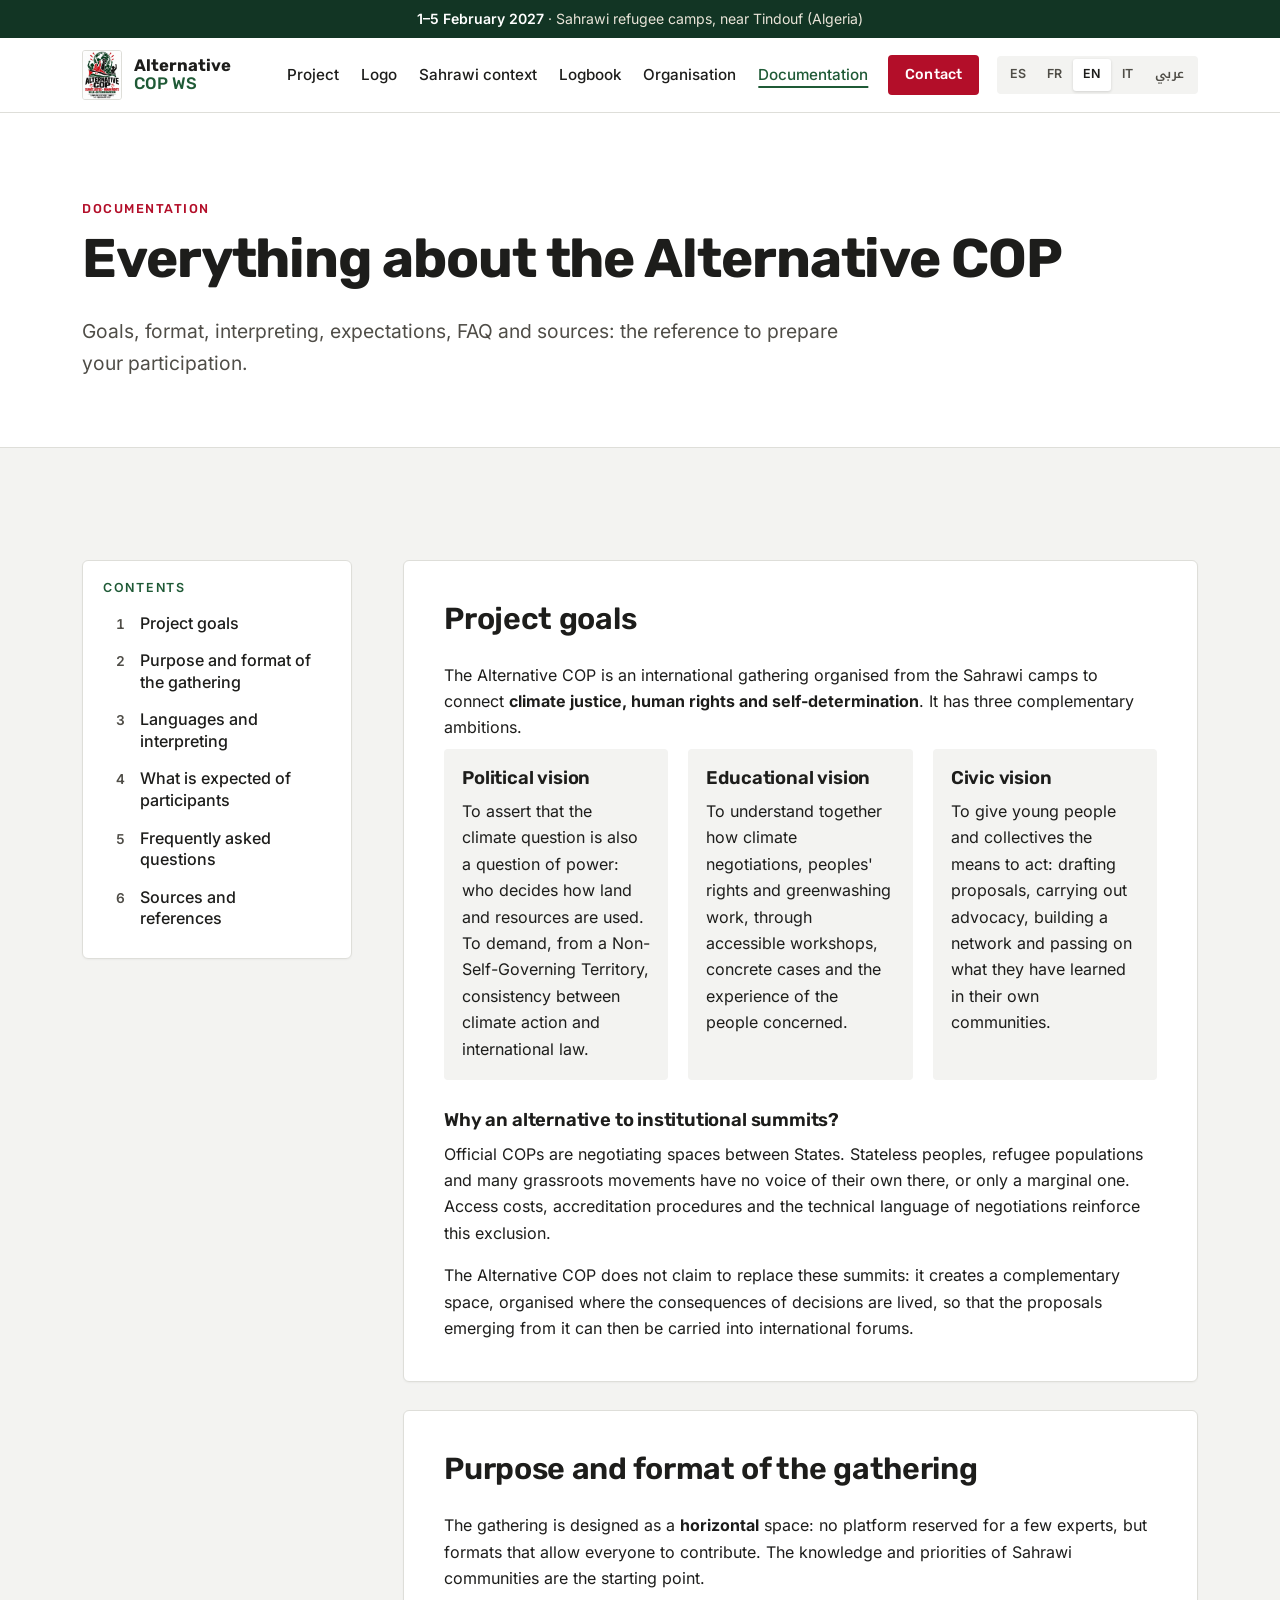
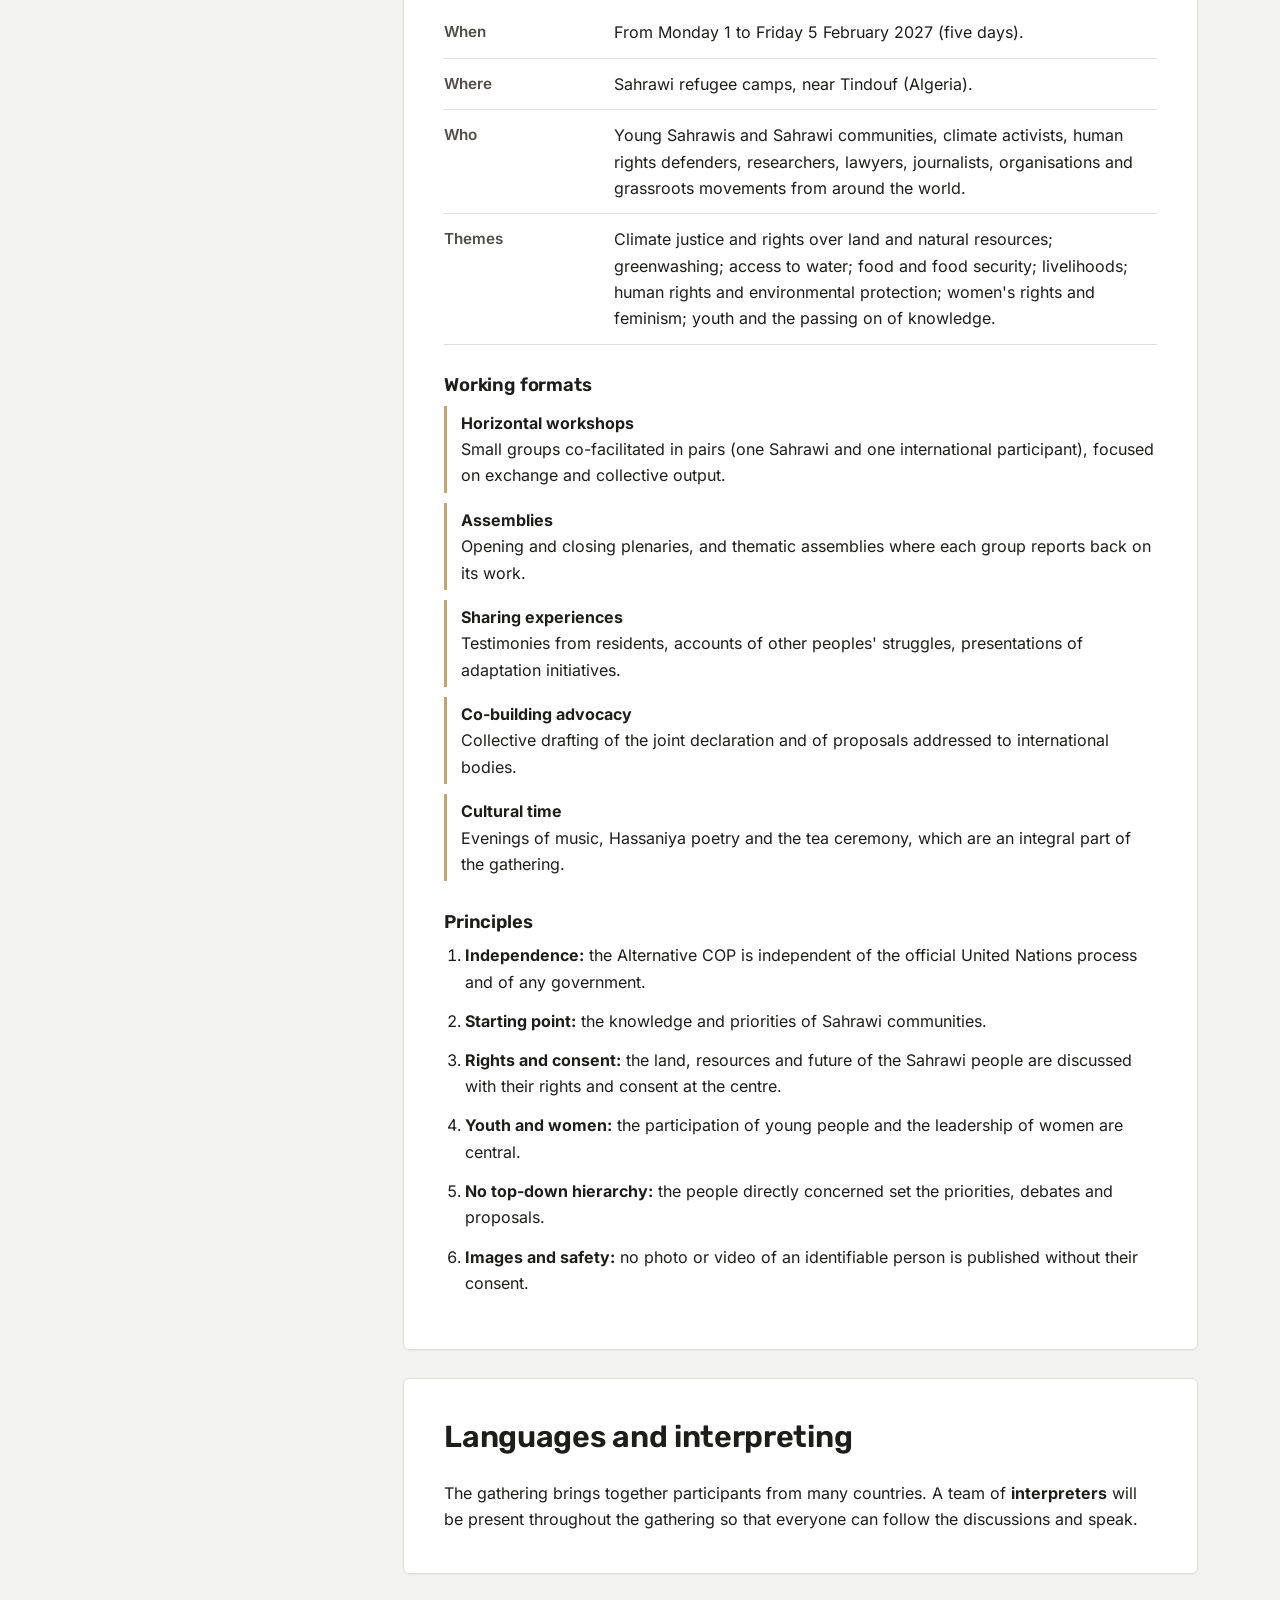
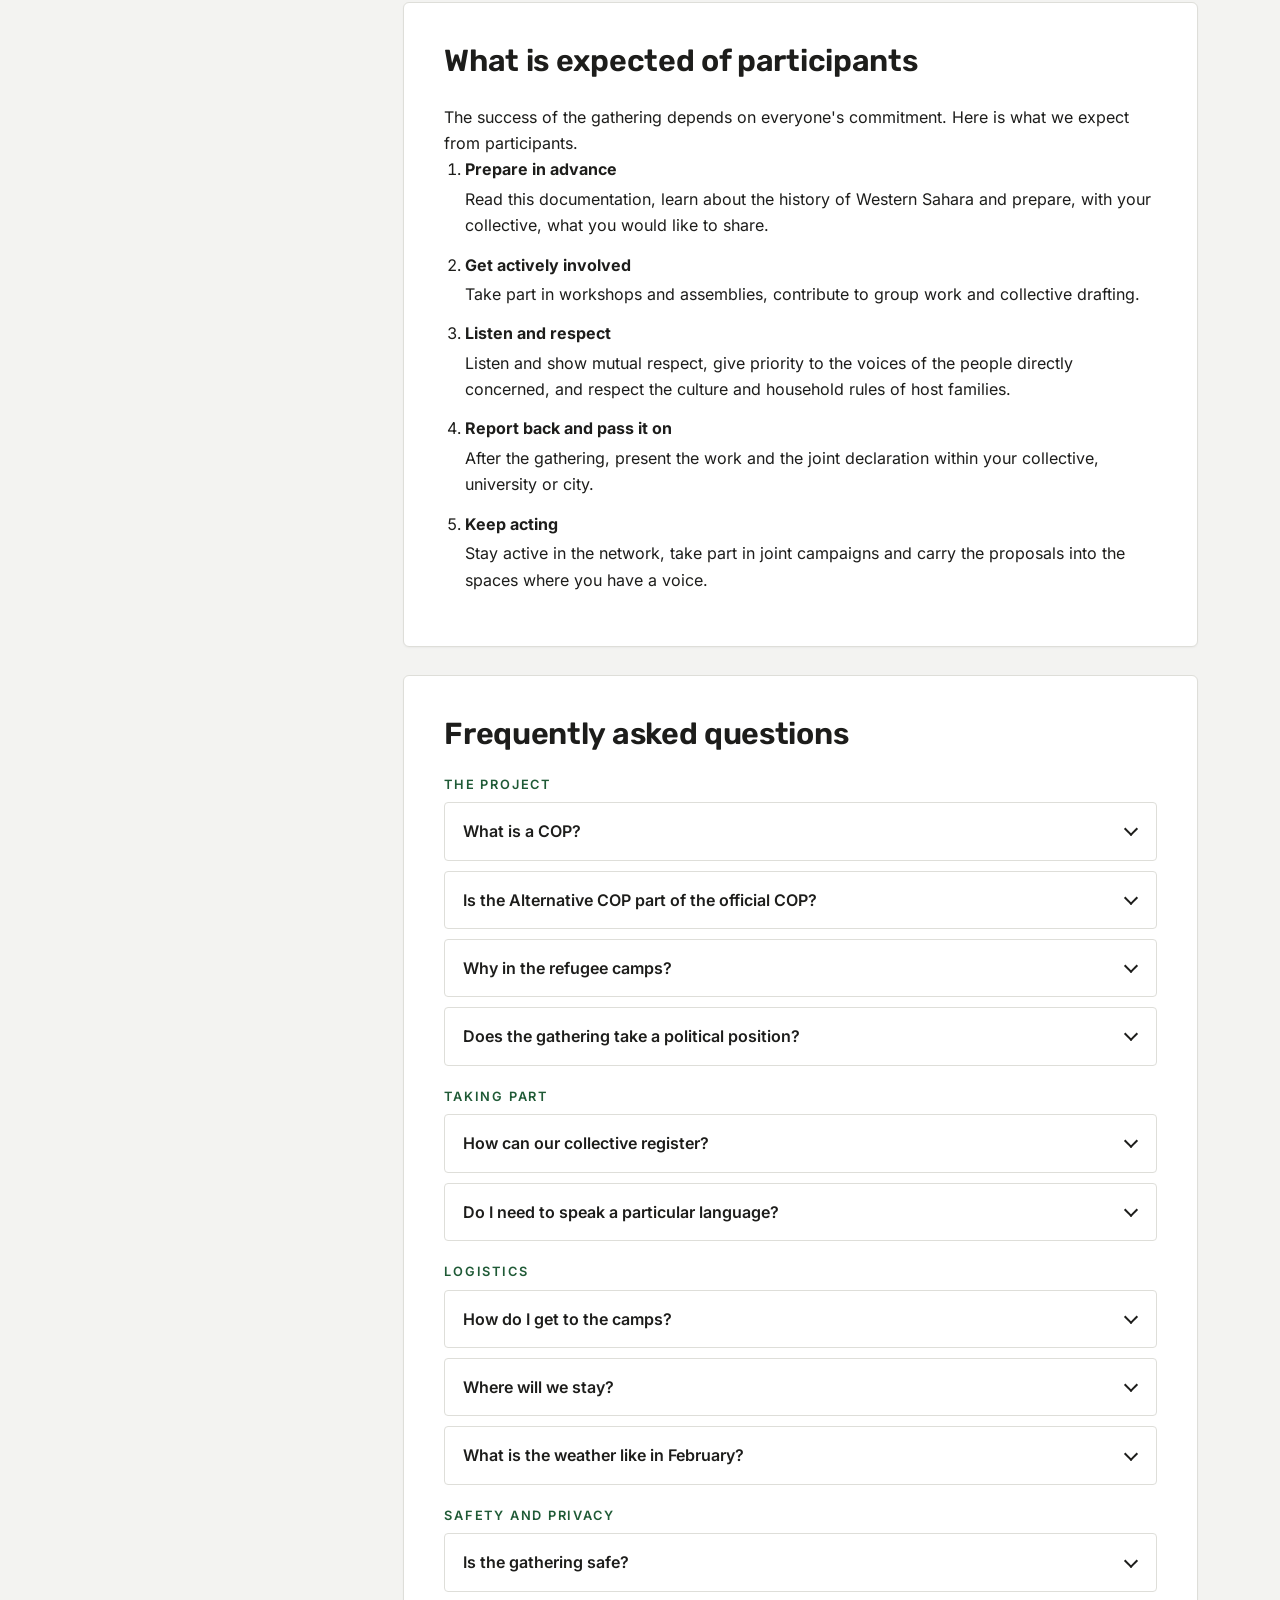
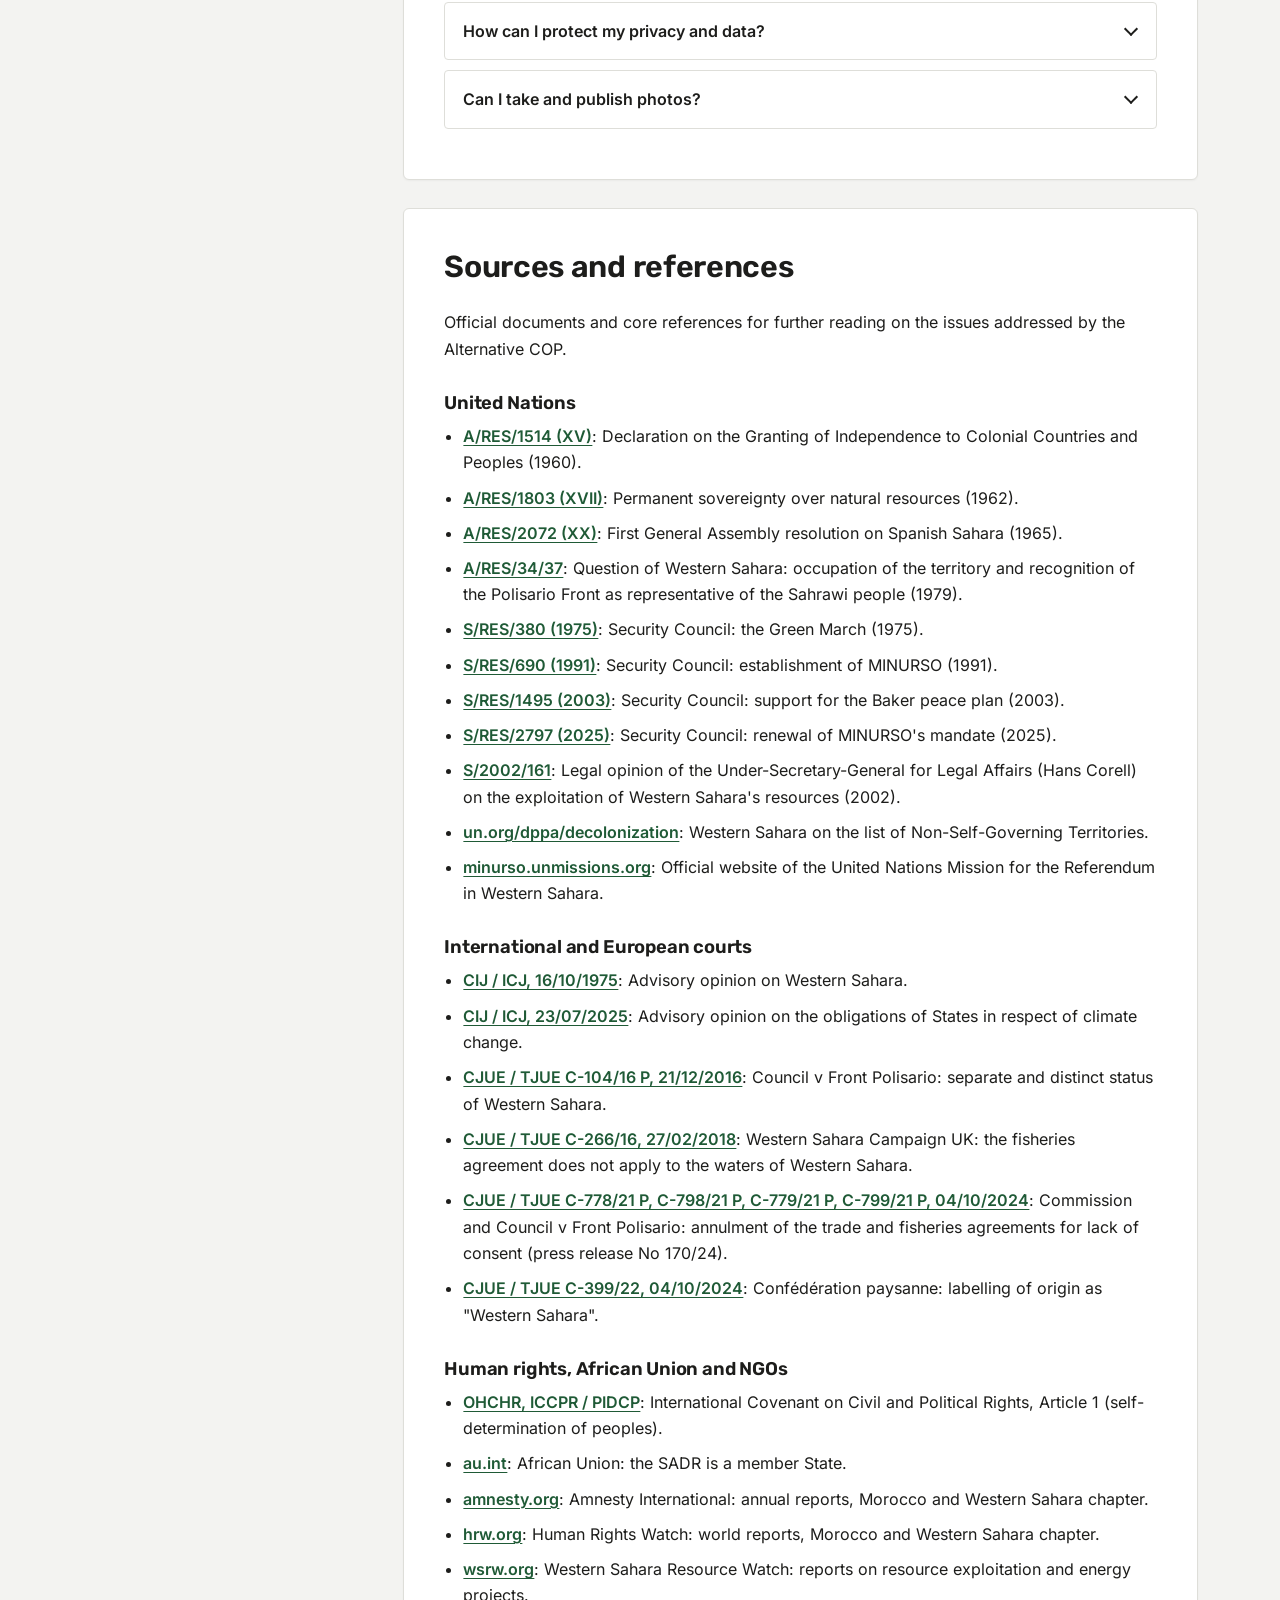
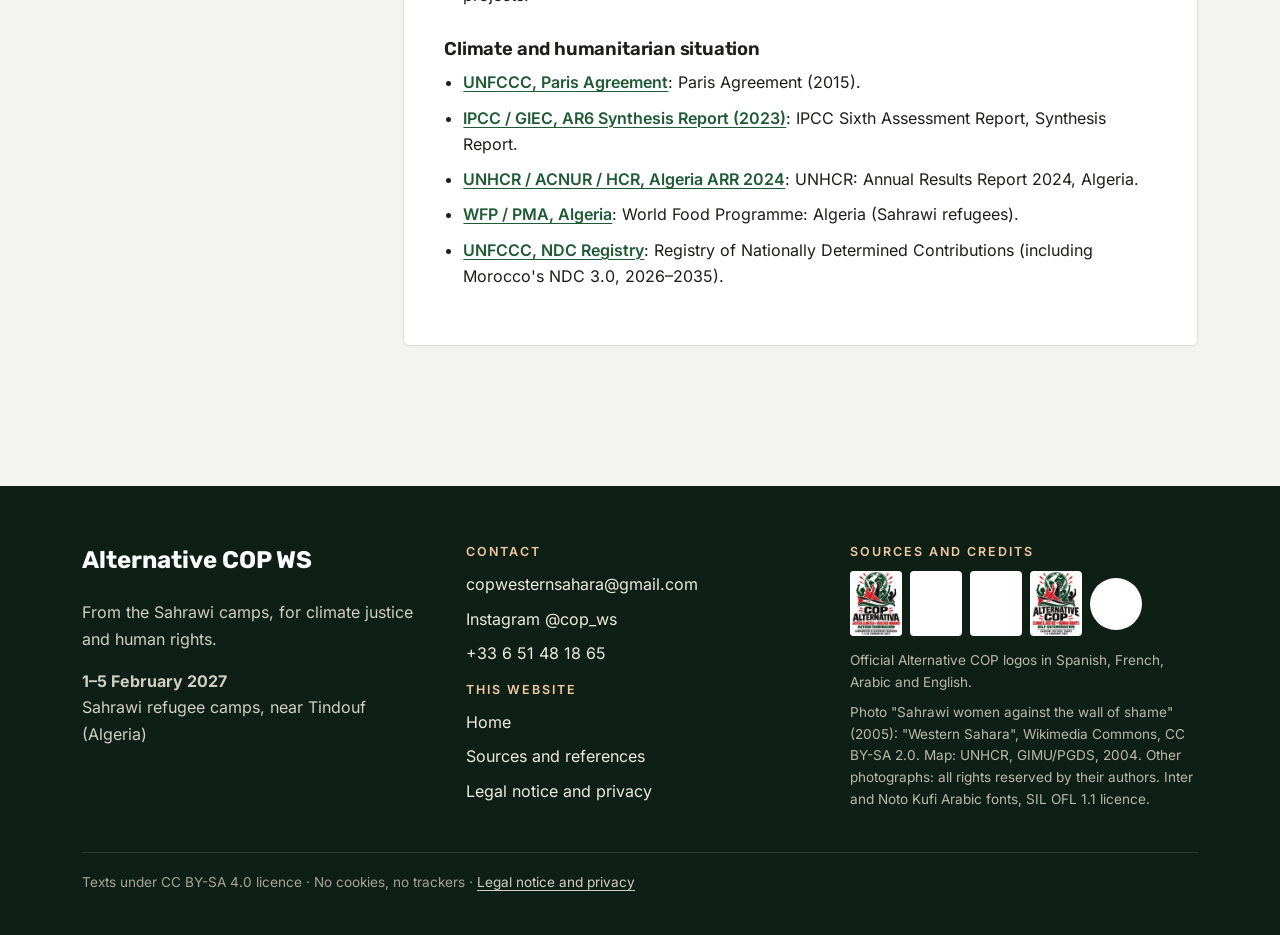
==== documentation.html @ 56256922 "Site COP Alternative WS Site statique multilingue (ES, FR, EN, IT, AR) de la COP Alternative. Contro" ====
<!doctype html>
<html lang="es" dir="ltr">
<head>
  <meta charset="utf-8">
  <meta name="viewport" content="width=device-width, initial-scale=1">
  <meta http-equiv="Content-Security-Policy" content="default-src 'self'; script-src 'self'; style-src 'self'; img-src 'self'; font-src 'self'; connect-src 'self'; object-src 'none'; base-uri 'none'; form-action 'self'">
  <meta name="referrer" content="no-referrer">
  <title>Documentación | COP Alternative WS</title>
  <meta name="description" content="Documentación de la COP Alternativa: objetivos, formato, idiomas e interpretación, programa, condiciones de participación, preguntas frecuentes y fuentes.">
  <meta name="theme-color" content="#123524">
  <link rel="icon" type="image/png" href="assets/favicon.png">
  <link rel="preload" href="assets/fonts/inter-latin-wght-normal.woff2" as="font" type="font/woff2" crossorigin>
  <link rel="stylesheet" href="style.css">
</head>
<body data-page="docs">
  <a class="skip-link" href="#contenido" data-i18n="skip">Ir al contenido</a>

  <div class="ribbon">
    <p><strong data-i18n="dates">1–5 de febrero de 2027</strong> · <span data-i18n="place">Campamentos de refugiados saharauis, cerca de Tinduf (Argelia)</span></p>
  </div>

  <header class="site-header">
    <div class="wrap header-inner">
      <a class="brand" href="index.html#inicio">
        <img id="brand-logo" src="assets/logos/logo-es-sm.jpg" alt="" width="40" height="50">
        <span class="brand-text" data-i18n="brand">COP<br><span>Alternativa</span></span>
      </a>
      <nav id="nav-principal" class="main-nav" data-i18n-attr="aria-label:navLabel" aria-label="Navegación principal">
        <ul>
          <li><a href="index.html#proyecto" data-i18n="nav.project">Proyecto</a></li>
          <li><a href="index.html#logo" data-i18n="nav.logo">Logo</a></li>
          <li><a href="index.html#contexto" data-i18n="nav.context">Contexto saharaui</a></li>
          <li><a href="index.html#camino" data-i18n="nav.journal">Camino a 2027</a></li>
          <li><a href="index.html#organizacion" data-i18n="nav.org">Organización</a></li>
          <li><a href="documentation.html" aria-current="page" data-i18n="nav.docs">Documentación</a></li>
          <li><a class="btn btn-red btn-sm" href="index.html#contact" data-i18n="nav.act">Contacto</a></li>
        </ul>
      </nav>
      <div class="lang-switch" role="group" aria-label="Idioma · Langue · اللغة">
        <button type="button" data-lang="es" lang="es">ES</button>
        <button type="button" data-lang="fr" lang="fr">FR</button>
        <button type="button" data-lang="en" lang="en">EN</button>
        <button type="button" data-lang="it" lang="it">IT</button>
        <button type="button" data-lang="ar" lang="ar">عربي</button>
      </div>
      <button class="nav-toggle" type="button" aria-expanded="false" aria-controls="nav-principal">
        <span class="nav-toggle-bar" aria-hidden="true"></span>
        <span class="sr-only" data-i18n="menu">Menú</span>
      </button>
    </div>
  </header>

  <main id="contenido">
    <header class="page-head">
      <div class="wrap">
        <p class="kicker" data-i18n="docs.kicker"></p>
        <h1 data-i18n="docs.title"></h1>
        <p class="lead" data-i18n="docs.lead"></p>
      </div>
    </header>

    <div class="section section-alt docs">
      <div class="wrap docs-grid">
        <nav class="docs-toc" aria-labelledby="toc-title">
          <p id="toc-title" class="card-label" data-i18n="docs.toc"></p>
          <ol>
            <li><a href="#d-objetivos"><span class="toc-n">1</span><span data-i18n="docs.h1"></span></a></li>
            <li><a href="#d-formato"><span class="toc-n">2</span><span data-i18n="docs.h2"></span></a></li>
            <li><a href="#d-idiomas"><span class="toc-n">3</span><span data-i18n="docs.h3"></span></a></li>
            <li><a href="#d-expectativas"><span class="toc-n">4</span><span data-i18n="docs.h6"></span></a></li>
            <li><a href="#d-faq"><span class="toc-n">5</span><span data-i18n="docs.h7"></span></a></li>
            <li><a href="#d-fuentes"><span class="toc-n">6</span><span data-i18n="docs.h8"></span></a></li>
          </ol>
        </nav>

        <div class="docs-body">
          <!-- 1 -->
          <section id="d-objetivos" class="doc" aria-labelledby="d1">
            <h2 id="d1"><span data-i18n="docs.h1"></span></h2>
            <div class="rich" data-i18n="d1.intro"></div>
            <div class="doc-cols">
              <div><h3 data-i18n="d1.polT"></h3><div class="rich" data-i18n="d1.pol"></div></div>
              <div><h3 data-i18n="d1.pedT"></h3><div class="rich" data-i18n="d1.ped"></div></div>
              <div><h3 data-i18n="d1.citT"></h3><div class="rich" data-i18n="d1.cit"></div></div>
            </div>
            <h3 data-i18n="d1.whyT"></h3>
            <div class="rich" data-i18n="d1.why"></div>
          </section>

          <!-- 2 -->
          <section id="d-formato" class="doc" aria-labelledby="d2">
            <h2 id="d2"><span data-i18n="docs.h2"></span></h2>
            <div class="rich" data-i18n="d2.intro"></div>
            <dl class="facts">
              <dt data-i18n="d2.whenL"></dt><dd data-i18n="d2.when"></dd>
              <dt data-i18n="d2.whereL"></dt><dd data-i18n="d2.where"></dd>
              <dt data-i18n="d2.whoL"></dt><dd data-i18n="d2.who"></dd>
              <dt data-i18n="d2.themesL"></dt><dd data-i18n="d2.themes"></dd>
            </dl>
            <h3 data-i18n="d2.formsT"></h3>
            <ul class="format-list">
              <li><strong data-i18n="d2.f1t"></strong><span data-i18n="d2.f1"></span></li>
              <li><strong data-i18n="d2.f2t"></strong><span data-i18n="d2.f2"></span></li>
              <li><strong data-i18n="d2.f3t"></strong><span data-i18n="d2.f3"></span></li>
              <li><strong data-i18n="d2.f4t"></strong><span data-i18n="d2.f4"></span></li>
              <li><strong data-i18n="d2.f5t"></strong><span data-i18n="d2.f5"></span></li>
            </ul>
            <h3 data-i18n="d2.principlesT"></h3>
            <ol class="rules">
              <li data-i18n="rule.1"></li><li data-i18n="rule.2"></li><li data-i18n="rule.3"></li>
              <li data-i18n="rule.4"></li><li data-i18n="rule.5"></li><li data-i18n="rule.6"></li>
            </ol>
          </section>

          <!-- 3 -->
          <section id="d-idiomas" class="doc" aria-labelledby="d3">
            <h2 id="d3"><span data-i18n="docs.h3"></span></h2>
            <div class="rich" data-i18n="d3.text"></div>
          </section>

          <!-- 6 -->
          <section id="d-expectativas" class="doc" aria-labelledby="d6">
            <h2 id="d6"><span data-i18n="docs.h6"></span></h2>
            <div class="rich" data-i18n="d6.intro"></div>
            <ol class="steps">
              <li><strong data-i18n="d6.1t"></strong><p data-i18n="d6.1"></p></li>
              <li><strong data-i18n="d6.2t"></strong><p data-i18n="d6.2"></p></li>
              <li><strong data-i18n="d6.3t"></strong><p data-i18n="d6.3"></p></li>
              <li><strong data-i18n="d6.4t"></strong><p data-i18n="d6.4"></p></li>
              <li><strong data-i18n="d6.5t"></strong><p data-i18n="d6.5"></p></li>
            </ol>
          </section>

          <!-- 7 -->
          <section id="d-faq" class="doc" aria-labelledby="d7">
            <h2 id="d7"><span data-i18n="docs.h7"></span></h2>
            <div class="faq">
              <h3 class="faq-group" data-i18n="faq.gPol"></h3>
              <details name="faq"><summary data-i18n="faq.1q"></summary><div class="rich" data-i18n="faq.1a"></div></details>
              <details name="faq"><summary data-i18n="faq.2q"></summary><div class="rich" data-i18n="faq.2a"></div></details>
              <details name="faq"><summary data-i18n="faq.3q"></summary><div class="rich" data-i18n="faq.3a"></div></details>
              <details name="faq"><summary data-i18n="faq.4q"></summary><div class="rich" data-i18n="faq.4a"></div></details>
              <h3 class="faq-group" data-i18n="faq.gPrac"></h3>
              <details name="faq"><summary data-i18n="faq.5q"></summary><div class="rich" data-i18n="faq.5a"></div></details>
              <details name="faq"><summary data-i18n="faq.7q"></summary><div class="rich" data-i18n="faq.7a"></div></details>
              <h3 class="faq-group" data-i18n="faq.gLog"></h3>
              <details name="faq"><summary data-i18n="faq.8q"></summary><div class="rich" data-i18n="faq.8a"></div></details>
              <details name="faq"><summary data-i18n="faq.9q"></summary><div class="rich" data-i18n="faq.9a"></div></details>
              <details name="faq"><summary data-i18n="faq.10q"></summary><div class="rich" data-i18n="faq.10a"></div></details>
              <h3 class="faq-group" data-i18n="faq.gSec"></h3>
              <details name="faq"><summary data-i18n="faq.11q"></summary><div class="rich" data-i18n="faq.11a"></div></details>
              <details name="faq"><summary data-i18n="faq.12q"></summary><div class="rich" data-i18n="faq.12a"></div></details>
              <details name="faq"><summary data-i18n="faq.13q"></summary><div class="rich" data-i18n="faq.13a"></div></details>
            </div>
          </section>

          <!-- 8 -->
          <section id="d-fuentes" class="doc" aria-labelledby="d8">
            <h2 id="d8"><span data-i18n="docs.h8"></span></h2>
            <p data-i18n="d8.intro"></p>

            <h3 data-i18n="d8.un"></h3>
            <ul class="sources">
              <li><a href="https://undocs.org/A/RES/1514(XV)" target="_blank" rel="noopener noreferrer">A/RES/1514 (XV)</a>: <span data-i18n="src.1514"></span></li>
              <li><a href="https://undocs.org/A/RES/1803(XVII)" target="_blank" rel="noopener noreferrer">A/RES/1803 (XVII)</a>: <span data-i18n="src.1803"></span></li>
              <li><a href="https://undocs.org/A/RES/2072(XX)" target="_blank" rel="noopener noreferrer">A/RES/2072 (XX)</a>: <span data-i18n="src.2072"></span></li>
              <li><a href="https://undocs.org/A/RES/34/37" target="_blank" rel="noopener noreferrer">A/RES/34/37</a>: <span data-i18n="src.3437"></span></li>
              <li><a href="https://undocs.org/S/RES/380(1975)" target="_blank" rel="noopener noreferrer">S/RES/380 (1975)</a>: <span data-i18n="src.380"></span></li>
              <li><a href="https://undocs.org/S/RES/690(1991)" target="_blank" rel="noopener noreferrer">S/RES/690 (1991)</a>: <span data-i18n="src.690"></span></li>
              <li><a href="https://undocs.org/S/RES/1495(2003)" target="_blank" rel="noopener noreferrer">S/RES/1495 (2003)</a>: <span data-i18n="src.1495"></span></li>
              <li><a href="https://digitallibrary.un.org/record/4093660" target="_blank" rel="noopener noreferrer">S/RES/2797 (2025)</a>: <span data-i18n="src.2797"></span></li>
              <li><a href="https://undocs.org/S/2002/161" target="_blank" rel="noopener noreferrer">S/2002/161</a>: <span data-i18n="src.corell"></span></li>
              <li><a href="https://www.un.org/dppa/decolonization/en/nsgt/western-sahara" target="_blank" rel="noopener noreferrer">un.org/dppa/decolonization</a>: <span data-i18n="src.nsgt"></span></li>
              <li><a href="https://minurso.unmissions.org/" target="_blank" rel="noopener noreferrer">minurso.unmissions.org</a>: <span data-i18n="src.minurso"></span></li>
            </ul>

            <h3 data-i18n="d8.courts"></h3>
            <ul class="sources">
              <li><a href="https://www.icj-cij.org/case/61" target="_blank" rel="noopener noreferrer">CIJ / ICJ, 16/10/1975</a>: <span data-i18n="src.icj75"></span></li>
              <li><a href="https://www.icj-cij.org/case/187" target="_blank" rel="noopener noreferrer">CIJ / ICJ, 23/07/2025</a>: <span data-i18n="src.icj25"></span></li>
              <li><a href="https://curia.europa.eu/juris/liste.jsf?num=C-104/16" target="_blank" rel="noopener noreferrer">CJUE / TJUE C-104/16 P, 21/12/2016</a>: <span data-i18n="src.c104"></span></li>
              <li><a href="https://curia.europa.eu/juris/liste.jsf?num=C-266/16" target="_blank" rel="noopener noreferrer">CJUE / TJUE C-266/16, 27/02/2018</a>: <span data-i18n="src.c266"></span></li>
              <li><a href="https://curia.europa.eu/jcms/upload/docs/application/pdf/2024-10/cp240170fr.pdf" target="_blank" rel="noopener noreferrer">CJUE / TJUE C-778/21 P, C-798/21 P, C-779/21 P, C-799/21 P, 04/10/2024</a>: <span data-i18n="src.c778"></span></li>
              <li><a href="https://curia.europa.eu/juris/liste.jsf?num=C-399/22" target="_blank" rel="noopener noreferrer">CJUE / TJUE C-399/22, 04/10/2024</a>: <span data-i18n="src.c399"></span></li>
            </ul>

            <h3 data-i18n="d8.rights"></h3>
            <ul class="sources">
              <li><a href="https://www.ohchr.org/en/instruments-mechanisms/instruments/international-covenant-civil-and-political-rights" target="_blank" rel="noopener noreferrer">OHCHR, ICCPR / PIDCP</a>: <span data-i18n="src.iccpr"></span></li>
              <li><a href="https://au.int/" target="_blank" rel="noopener noreferrer">au.int</a>: <span data-i18n="src.au"></span></li>
              <li><a href="https://www.amnesty.org/" target="_blank" rel="noopener noreferrer">amnesty.org</a>: <span data-i18n="src.amnesty"></span></li>
              <li><a href="https://www.hrw.org/" target="_blank" rel="noopener noreferrer">hrw.org</a>: <span data-i18n="src.hrw"></span></li>
              <li><a href="https://wsrw.org/" target="_blank" rel="noopener noreferrer">wsrw.org</a>: <span data-i18n="src.wsrw"></span></li>
            </ul>

            <h3 data-i18n="d8.climate"></h3>
            <ul class="sources">
              <li><a href="https://unfccc.int/process-and-meetings/the-paris-agreement" target="_blank" rel="noopener noreferrer">UNFCCC, Paris Agreement</a>: <span data-i18n="src.paris"></span></li>
              <li><a href="https://www.ipcc.ch/report/ar6/syr/" target="_blank" rel="noopener noreferrer">IPCC / GIEC, AR6 Synthesis Report (2023)</a>: <span data-i18n="src.ipcc"></span></li>
              <li><a href="https://www.unhcr.org/uk/sites/uk/files/2025-06/algeria_arr_2024_11.pdf" target="_blank" rel="noopener noreferrer">UNHCR / ACNUR / HCR, Algeria ARR 2024</a>: <span data-i18n="src.unhcr"></span></li>
              <li><a href="https://www.wfp.org/countries/algeria" target="_blank" rel="noopener noreferrer">WFP / PMA, Algeria</a>: <span data-i18n="src.wfp"></span></li>
              <li><a href="https://unfccc.int/NDCREG" target="_blank" rel="noopener noreferrer">UNFCCC, NDC Registry</a>: <span data-i18n="src.ndc"></span></li>
            </ul>
          </section>
        </div>
      </div>
    </div>
  </main>

  <footer class="site-footer">
    <div class="wrap footer-grid">
      <div>
        <p class="footer-brand" data-i18n="brandPlain">COP Alternativa</p>
        <p data-i18n="footer.tagline"></p>
        <p><strong data-i18n="dates"></strong><br><span data-i18n="place"></span></p>
      </div>
      <div>
        <p class="footer-title" data-i18n="footer.contact"></p>
        <ul class="footer-links">
          <li><a data-config-href="mailto" data-config="email" href="mailto:copwesternsahara@gmail.com">copwesternsahara@gmail.com</a></li>
          <li><a href="https://www.instagram.com/cop_ws/" target="_blank" rel="noopener noreferrer">Instagram @cop_ws</a></li>
          <li><a data-config-href="tel" data-config="phone" href="tel:+33651481865">+33 6 51 48 18 65</a></li>
        </ul>
        <p class="footer-title" data-i18n="footer.site"></p>
        <ul class="footer-links">
          <li><a href="index.html" data-i18n="footer.home"></a></li>
          <li><a href="documentation.html#d-fuentes" data-i18n="footer.sources"></a></li>
          <li><a href="mentions-legales.html" data-i18n="footer.legal"></a></li>
        </ul>
      </div>
      <div class="footer-credits">
        <p class="footer-title" data-i18n="footer.credits"></p>
        <ul class="footer-logos">
          <li><img src="assets/logos/logo-es-sm.jpg" width="60" height="75" loading="lazy" alt="COP Alternativa, logo (ES)"></li>
          <li><img src="assets/logos/logo-fr-sm.jpg" width="60" height="75" loading="lazy" alt="COP Alternative, logo (FR)"></li>
          <li><img src="assets/logos/logo-ar-sm.jpg" width="60" height="75" loading="lazy" alt="مؤتمر المناخ البديل, logo (AR)"></li>
          <li><img src="assets/logos/logo-en-sm.jpg" width="60" height="75" loading="lazy" alt="Alternative COP, logo (EN)"></li>
          <li><img class="round" src="assets/logos/logo-round-sm.jpg" width="60" height="60" loading="lazy" alt="COP Alternativa, logo"></li>
        </ul>
        <div class="footer-small rich" data-i18n="footer.creditsText"></div>
      </div>
    </div>
    <div class="wrap">
      <p class="footer-bottom"><span data-i18n="footer.license"></span> · <a href="mentions-legales.html" data-i18n="footer.legal"></a></p>
    </div>
  </footer>
  <noscript><p class="noscript">JavaScript es necesario para mostrar los textos · JavaScript est nécessaire pour afficher les textes · يلزم تفعيل جافاسكريبت لعرض النصوص</p></noscript>

  <script src="config.js" defer></script>
  <script src="i18n/es.js" defer></script>
  <script src="i18n/fr.js" defer></script>
  <script src="i18n/en.js" defer></script>
  <script src="i18n/it.js" defer></script>
  <script src="i18n/ar.js" defer></script>
  <script src="script.js" defer></script>
</body>
</html>
---- style.css ----
/* COP Alternativa : V2.1
   Éditorial sobre : fond pierre très clair, typographie Inter, angles peu arrondis.
   Polices auto-hébergées (SIL Open Font License) : aucun appel à un serveur tiers. */

@font-face { font-family: "Rubik"; font-style: normal; font-weight: 300 900; font-display: swap;
  src: url("assets/fonts/rubik-latin-wght-normal.woff2") format("woff2");
  unicode-range: U+0000-00FF, U+0131, U+0152-0153, U+02BB-02BC, U+02C6, U+02DA, U+02DC, U+0304, U+0308, U+0329, U+2000-206F, U+20AC, U+2122, U+2191, U+2193, U+2212, U+2215, U+FEFF, U+FFFD; }
@font-face { font-family: "Rubik"; font-style: normal; font-weight: 300 900; font-display: swap;
  src: url("assets/fonts/rubik-latin-ext-wght-normal.woff2") format("woff2");
  unicode-range: U+0100-02BA, U+02BD-02C5, U+02C7-02CC, U+02CE-02D7, U+02DD-02FF, U+0304, U+0308, U+0329, U+1D00-1DBF, U+1E00-1E9F, U+1EF2-1EFF, U+2020, U+20A0-20AB, U+20AD-20C0, U+2113, U+2C60-2C7F, U+A720-A7FF; }
@font-face { font-family: "Rubik"; font-style: normal; font-weight: 300 900; font-display: swap;
  src: url("assets/fonts/rubik-arabic-wght-normal.woff2") format("woff2");
  unicode-range: U+0600-06FF, U+0750-077F, U+0870-088E, U+0890-0891, U+0897-08E1, U+08E3-08FF, U+200C-200E, U+2010-2011, U+204F, U+2E41, U+FB50-FDFF, U+FE70-FE74, U+FE76-FEFC; }
@font-face { font-family: "Inter"; font-style: normal; font-weight: 100 900; font-display: swap;
  src: url("assets/fonts/inter-latin-wght-normal.woff2") format("woff2");
  unicode-range: U+0000-00FF, U+0131, U+0152-0153, U+02BB-02BC, U+02C6, U+02DA, U+02DC, U+0304, U+0308, U+0329, U+2000-206F, U+20AC, U+2122, U+2191, U+2193, U+2212, U+2215, U+FEFF, U+FFFD; }
@font-face { font-family: "Inter"; font-style: normal; font-weight: 100 900; font-display: swap;
  src: url("assets/fonts/inter-latin-ext-wght-normal.woff2") format("woff2");
  unicode-range: U+0100-02BA, U+02BD-02C5, U+02C7-02CC, U+02CE-02D7, U+02DD-02FF, U+0304, U+0308, U+0329, U+1D00-1DBF, U+1E00-1E9F, U+1EF2-1EFF, U+2020, U+20A0-20AB, U+20AD-20C0, U+2113, U+2C60-2C7F, U+A720-A7FF; }
@font-face { font-family: "Noto Kufi Arabic"; font-style: normal; font-weight: 100 900; font-display: swap;
  src: url("assets/fonts/noto-kufi-arabic-arabic-wght-normal.woff2") format("woff2");
  unicode-range: U+0600-06FF, U+0750-077F, U+0870-088E, U+0890-0891, U+0897-08E1, U+08E3-08FF, U+200C-200E, U+2010-2011, U+204F, U+2E41, U+FB50-FDFF, U+FE70-FE74, U+FE76-FEFC; }

:root {
  --bg: #FFFFFF;
  --bg-alt: #F3F3F1;
  --bg-deep: #123524;
  --ink: #1D1D1B;
  --ink-soft: #4F4D47;
  --line-c: #DEDED9;
  --green: #1F5A36;
  --green-light: #EAF1EC;
  --red: #B30E29;
  --red-dark: #8F0B21;
  --sand: #C9A36A;
  --white: #FFFFFF;

  --radius: 4px;
  --radius-lg: 6px;
  --shadow: 0 1px 2px rgba(20, 20, 15, .04);
  --shadow-hover: 0 4px 14px rgba(20, 20, 15, .08);
  --f-head: "Rubik", "Inter", -apple-system, BlinkMacSystemFont, "Segoe UI", Roboto, sans-serif;
  --f-body: "Inter", -apple-system, BlinkMacSystemFont, "Segoe UI", Roboto, "Helvetica Neue", Arial, sans-serif;
  --f-ar: "Noto Kufi Arabic", "Segoe UI", Tahoma, sans-serif;
  --wrap: 1180px;
  --gutter: clamp(16px, 4vw, 32px);
  --line: 1px solid var(--line-c);
}

*, *::before, *::after { box-sizing: border-box; }
html { scroll-behavior: smooth; scroll-padding-top: 96px; -webkit-text-size-adjust: 100%; }
@media (prefers-reduced-motion: reduce) { html { scroll-behavior: auto; } *, *::before, *::after { transition: none !important; animation: none !important; } }
body {
  margin: 0; background: var(--bg); color: var(--ink);
  font-family: var(--f-body); font-size: 1rem; line-height: 1.65;
  overflow-x: hidden; -webkit-font-smoothing: antialiased;
}
html[lang="ar"] body { font-family: var(--f-ar); line-height: 1.95; }
html[lang="ar"] h1, html[lang="ar"] h2, html[lang="ar"] h3, html[lang="ar"] h4,
html[lang="ar"] .btn, html[lang="ar"] .kicker, html[lang="ar"] .card-label, html[lang="ar"] .log-date,
html[lang="ar"] .brand-text, html[lang="ar"] .questions-list, html[lang="ar"] .ribbon, html[lang="ar"] .footer-title,
html[lang="ar"] .photo-band-quote, html[lang="ar"] .hero-date, html[lang="ar"] .footer-brand, html[lang="ar"] .day-n,
html[lang="ar"] .note-strong { font-family: "Rubik", var(--f-ar); letter-spacing: 0; text-transform: none; font-style: normal; }
html[lang="ar"] h1, html[lang="ar"] h2 { line-height: 1.45; }
html[lang="ar"] h3, html[lang="ar"] h4 { line-height: 1.55; }

img, svg { max-width: 100%; height: auto; display: block; }
a { color: var(--green); text-decoration-thickness: 1px; text-underline-offset: 3px; }
a:hover { color: var(--red); }
:focus-visible { outline: 3px solid var(--red); outline-offset: 2px; border-radius: 4px; }
mark { background: none; color: inherit; }
h1, h2, h3, h4 { font-family: var(--f-head); font-weight: 600; line-height: 1.2; margin: 0 0 .5em; letter-spacing: -.01em; color: inherit; }
h1 { font-size: clamp(2.2rem, 5vw, 3.8rem); font-weight: 700; line-height: 1.08; letter-spacing: -.02em; }
h2 { font-size: clamp(1.8rem, 3.4vw, 2.6rem); }
h3 { font-size: clamp(1.2rem, 2vw, 1.45rem); }
h4 { font-size: 1.15rem; }
p { margin: 0 0 1em; }
code { font-family: ui-monospace, Consolas, monospace; font-size: .9em; background: var(--bg-alt); padding: .1em .35em; border-radius: 4px; }
.sr-only { position: absolute; width: 1px; height: 1px; padding: 0; margin: -1px; overflow: hidden; clip: rect(0 0 0 0); white-space: nowrap; border: 0; }
.wrap { max-width: var(--wrap); margin-inline: auto; padding-inline: var(--gutter); }
.small { font-size: .92rem; color: var(--ink-soft); }
.lead { font-size: clamp(1.1rem, 1.5vw, 1.26rem); max-width: 64ch; color: var(--ink-soft); }
.lead-sm { font-size: 1.08rem; }
.rich > :last-child { margin-bottom: 0; }
.rich ul, .rich ol { padding-inline-start: 1.2em; margin: 0 0 1em; }
.rich li { margin-bottom: .4em; }
.rich h5 { font: 600 1rem/1.3 var(--f-body); margin: 1.2em 0 .4em; }

.skip-link { position: absolute; inset-inline-start: 8px; top: -60px; background: var(--ink); color: var(--white); padding: 8px 14px; z-index: 500; border-radius: 6px; }
.skip-link:focus { top: 8px; color: var(--white); }

/* ---------- Ribbon & header ---------- */
.ribbon { background: var(--bg-deep); color: #E9E4D8; font-size: .88rem; text-align: center; padding: .45rem var(--gutter); }
.ribbon p { margin: 0; }
.ribbon strong { color: var(--white); font-weight: 600; }
.site-header { position: sticky; top: 0; z-index: 50; background: var(--white); border-bottom: var(--line); }
.header-inner { display: flex; align-items: center; gap: 18px; min-height: 74px; }
.brand { display: flex; align-items: center; gap: 12px; text-decoration: none; flex-shrink: 0; color: var(--ink); }
.brand:hover { color: var(--ink); }
.brand img.is-round { width: 46px; height: 46px; border-radius: 50%; border: 0; }
.brand img { width: 40px; height: 50px; object-fit: cover; border-radius: 3px; border: var(--line); background: var(--white); }
.brand-text { font-family: var(--f-head); font-weight: 700; line-height: 1.05; font-size: 1.04rem; }
.brand-text span { color: var(--green); font-weight: 500; }
.main-nav { margin-inline-start: auto; }

.lang-switch { display: flex; flex-shrink: 0; background: var(--bg-alt); border-radius: 4px; padding: 3px; }
.lang-switch button {
  font: 600 .78rem/1 var(--f-body); letter-spacing: .04em; background: transparent; color: var(--ink-soft); border: 0;
  padding: 7px 10px; cursor: pointer; min-height: 32px; min-width: 34px; border-radius: 3px;
}
.lang-switch button[lang="ar"] { font-family: var(--f-ar); }
.lang-switch button:hover { color: var(--ink); }
.lang-switch button[aria-pressed="true"] { background: var(--white); color: var(--ink); box-shadow: 0 1px 3px rgba(0, 0, 0, .14); }

.main-nav ul { list-style: none; margin: 0; padding: 0; display: flex; align-items: center; gap: 2px; }
.main-nav a { white-space: nowrap; }
.main-nav a:not(.btn) { display: block; padding: 8px 10px; font-weight: 500; text-decoration: none; font-size: .95rem; color: var(--ink); }
.main-nav a:not(.btn):hover, .main-nav a[aria-current="page"] { color: var(--green); }
.main-nav a[aria-current="page"] { text-decoration: underline; text-decoration-thickness: 2px; text-underline-offset: 6px; }
.main-nav .btn { margin-inline-start: 8px; }
.nav-toggle { display: none; }

@media (max-width: 1120px) {
  .main-nav { margin-inline-start: 0; }
  .lang-switch { margin-inline-start: auto; }
  .nav-toggle {
    display: inline-flex; align-items: center; justify-content: center; width: 44px; height: 44px;
    border: var(--line); background: var(--white); border-radius: 8px; cursor: pointer;
  }
  .nav-toggle-bar, .nav-toggle-bar::before, .nav-toggle-bar::after {
    display: block; width: 20px; height: 2px; background: var(--ink); position: relative; content: ""; border-radius: 2px;
  }
  .nav-toggle-bar::before { position: absolute; top: -6px; }
  .nav-toggle-bar::after { position: absolute; top: 6px; }
  .main-nav { position: absolute; inset-inline: 0; top: 100%; background: var(--white); border-bottom: var(--line); box-shadow: var(--shadow); display: none; }
  .main-nav.is-open { display: block; }
  .main-nav ul { flex-direction: column; align-items: stretch; padding: 8px var(--gutter) 18px; }
  .main-nav a:not(.btn) { padding: 12px 4px; border-bottom: var(--line); }
  .main-nav .btn { margin-top: 12px; margin-inline-start: 0; }
}
@media (max-width: 520px) {
  .brand-text { display: none; }
  .header-inner { gap: 10px; }
}

/* ---------- Buttons ---------- */
.btn {
  display: inline-flex; align-items: center; justify-content: center; gap: .4em;
  font: 500 1rem/1.1 var(--f-head); letter-spacing: .01em;
  padding: .85em 1.5em; border: 1px solid transparent; border-radius: 4px; min-height: 44px;
  text-decoration: none; cursor: pointer; transition: background .15s, color .15s, border-color .15s, transform .15s;
  color: var(--ink);
}
.btn:hover { transform: translateY(-1px); }
.btn-red { background: var(--red); color: var(--white); }
.btn-red:hover { background: var(--red-dark); color: var(--white); }
.btn-paper { background: transparent; border-color: currentColor; color: var(--ink); }
.btn-paper:hover { background: var(--ink); border-color: var(--ink); color: var(--white); }
.btn-light { background: var(--white); color: var(--ink); }
.btn-light:hover { background: var(--bg-alt); color: var(--ink); }
.btn-sm { font-size: .9rem; padding: .6em 1.1em; min-height: 40px; }
.btn-block { width: 100%; }
.cta-row { display: flex; flex-wrap: wrap; gap: 12px; margin-top: 1.6rem; }

/* ---------- Cards & grids ---------- */
.card { background: var(--white); border: var(--line); border-radius: var(--radius-lg); box-shadow: var(--shadow); padding: clamp(22px, 2.6vw, 30px); }
.card > :last-child { margin-bottom: 0; }
.card-accent { background: var(--green-light); border-color: #CFE0D4; }
.card-label { font: 600 .78rem/1.2 var(--f-body); text-transform: uppercase; letter-spacing: .14em; color: var(--green); margin: 0 0 .7em; }
.kicker { font: 500 .8rem/1.2 var(--f-head); text-transform: uppercase; letter-spacing: .12em; color: var(--red); margin: 0 0 .9rem; }
.card h4 { font-size: 1.2rem; }

.grid-2, .grid-3, .two-col { display: grid; gap: 24px; margin-block: 28px; }
.grid-2, .two-col { grid-template-columns: repeat(auto-fit, minmax(min(100%, 340px), 1fr)); }
.grid-3 { grid-template-columns: repeat(auto-fit, minmax(min(100%, 290px), 1fr)); }
.two-col { gap: clamp(28px, 5vw, 64px); align-items: start; }

/* ---------- Sections ---------- */
.section { padding-block: clamp(64px, 9vw, 112px); }
.section-alt { background: var(--bg-alt); }
.section-head { margin-bottom: clamp(24px, 3vw, 40px); max-width: 840px; }
.subhead { margin-top: clamp(40px, 5vw, 64px); font-size: clamp(1.3rem, 2.2vw, 1.6rem); }
.subhead-tight { margin-top: 0; }
.subhead::after { content: ""; display: block; width: 40px; height: 2px; background: var(--red); margin-top: .55em; }

.section-dark { position: relative; isolation: isolate; color: #EDEAE2; background: var(--bg-deep); overflow: hidden; }
.section-bg { position: absolute; inset: 0; width: 100%; height: 100%; object-fit: cover; z-index: -2; }
.section-dark::before { content: ""; position: absolute; inset: 0; z-index: -1; background: linear-gradient(180deg, rgba(18, 53, 36, .94) 0%, rgba(18, 53, 36, .9) 55%, rgba(12, 30, 21, .97) 100%); }
.section-dark h2 { color: var(--white); }
.section-dark .lead { color: rgba(237, 234, 226, .88); }
.section-dark .kicker { color: #F3C9A1; }
.section-dark .card { color: var(--ink); }

.page-head { background: var(--white); padding-block: clamp(48px, 7vw, 88px) clamp(32px, 4vw, 48px); border-bottom: var(--line); }
.page-head h1 { font-size: clamp(2.2rem, 4.6vw, 3.4rem); }

/* ---------- Hero ---------- */
.hero { position: relative; isolation: isolate; overflow: hidden; color: var(--white); padding-block: clamp(72px, 12vw, 150px); background: #2b2a25; }
.hero-bg { position: absolute; inset: 0; width: 100%; height: 100%; object-fit: cover; object-position: 60% 40%; z-index: -2; }
.hero::before {
  content: ""; position: absolute; inset: 0; z-index: -1;
  background: linear-gradient(90deg, rgba(14, 22, 17, .88) 0%, rgba(14, 22, 17, .66) 50%, rgba(14, 22, 17, .34) 100%), linear-gradient(0deg, rgba(14, 22, 17, .55), transparent 40%);
}
html[dir="rtl"] .hero::before {
  background: linear-gradient(270deg, rgba(14, 22, 17, .88) 0%, rgba(14, 22, 17, .66) 50%, rgba(14, 22, 17, .34) 100%), linear-gradient(0deg, rgba(14, 22, 17, .55), transparent 40%);
}
.hero h1 { color: var(--white); max-width: 16ch; }
.hero h1 mark { color: #F3E3C3; }
.hero .kicker { color: #F3C9A1; }
.hero .lead { color: rgba(255, 255, 255, .9); }
.hero .btn-paper { color: var(--white); border-color: rgba(255, 255, 255, .75); }
.hero .btn-paper:hover { background: var(--white); color: var(--ink); border-color: var(--white); }
.hero-grid { display: grid; grid-template-columns: minmax(0, 1.55fr) minmax(0, 1fr); gap: clamp(28px, 5vw, 72px); align-items: end; }
.hero-card { background: var(--white); color: var(--ink); border-radius: var(--radius-lg); padding: clamp(22px, 2.6vw, 30px); box-shadow: 0 20px 50px rgba(0, 0, 0, .25); }
.hero-badge { width: 64px; height: 64px; border-radius: 50%; margin-bottom: 14px; }
.hero-date { font: 700 1.35rem/1.2 var(--f-head); margin: 0 0 .2em; }
.hero-place { color: var(--ink-soft); font-size: .98rem; margin: 0 0 1.2em; padding-bottom: 1.1em; border-bottom: var(--line); }
.countdown { display: grid; grid-template-columns: repeat(3, 1fr); gap: 8px; }
.countdown div { background: var(--bg-alt); border-radius: var(--radius); padding: 12px 4px; text-align: center; }
.countdown span { display: block; font: 700 clamp(1.6rem, 3vw, 2.1rem)/1 var(--f-head); color: var(--green); }
.countdown small { font-size: .75rem; text-transform: uppercase; letter-spacing: .1em; color: var(--ink-soft); }
.cd-live { grid-column: 1 / -1; font: 700 1.3rem/1.2 var(--f-head); margin: 0; }
@media (max-width: 860px) {
  .hero-grid { grid-template-columns: 1fr; }
  .hero::before, html[dir="rtl"] .hero::before { background: linear-gradient(180deg, rgba(14, 22, 17, .74) 0%, rgba(14, 22, 17, .88) 100%); }
}

/* ---------- Figures ---------- */
.figures { background: var(--white); border-bottom: var(--line); }
.figures-grid { list-style: none; display: grid; grid-template-columns: repeat(4, 1fr); margin-block: 0; padding-block: 0; }
.figures-grid li { padding: 34px 22px; border-inline-end: var(--line); }
.figures-grid li:last-child { border-inline-end: 0; }
.fig-num { display: block; font: 700 clamp(2.2rem, 4.2vw, 3rem)/1 var(--f-head); color: var(--green); letter-spacing: -.03em; }
.fig-label { display: block; margin-top: 10px; font-size: .95rem; color: var(--ink-soft); line-height: 1.45; }
@media (max-width: 860px) {
  .figures-grid { grid-template-columns: repeat(2, 1fr); }
  .figures-grid li { border-bottom: var(--line); }
  .figures-grid li:nth-child(2n) { border-inline-end: 0; }
}

/* ---------- Questions (SVG + piliers) ---------- */
.questions {
  margin-block: 56px 0; display: grid; grid-template-columns: minmax(0, 1fr) minmax(0, 1.15fr);
  background: var(--bg-deep); color: #EDEAE2; border-radius: var(--radius-lg); overflow: hidden; box-shadow: var(--shadow);
}
.questions-media { margin: 0; position: relative; min-height: 340px; background: #222; }
.questions-media img { position: absolute; inset: 0; width: 100%; height: 100%; object-fit: cover; object-position: 50% 45%; }
.questions-media figcaption { position: absolute; inset-inline: 0; bottom: 0; padding: 18px 12px 8px; font-size: .74rem; line-height: 1.4; color: #EEE; background: linear-gradient(0deg, rgba(0,0,0,.75), rgba(0,0,0,0)); }
.questions-media figcaption a { color: #FFF; }
.questions-body { padding: clamp(26px, 4vw, 52px); align-self: center; }
.questions-kicker { font-size: 1.08rem; color: rgba(237, 234, 226, .9); }
.questions-list { list-style: none; padding: 0; margin: 0; font: 700 clamp(1.35rem, 2.5vw, 1.85rem)/1.25 var(--f-head); letter-spacing: -.02em; }
.questions-list li { color: var(--white); padding: .35em 0; border-bottom: 1px solid rgba(255, 255, 255, .16); }
.questions-list li:last-child { border-bottom: 0; }
@media (max-width: 860px) { .questions { grid-template-columns: 1fr; } .questions-media { min-height: 260px; } }
.pillars { margin-top: 24px; }
.pillar { border-top: 3px solid var(--red); }
.pillar h4 { font-size: 1.3rem; }
.note-strong { font: 600 clamp(1.1rem, 1.8vw, 1.3rem)/1.5 var(--f-head); border-inline-start: 4px solid var(--red); padding-inline-start: 18px; max-width: 70ch; margin: 32px 0 0; }

.people { list-style: none; padding: 0; margin: 0 0 1em; display: grid; gap: 12px; }
.people li { background: var(--white); border: var(--line); border-radius: var(--radius); padding: 16px 18px; display: flex; align-items: center; gap: 14px; box-shadow: var(--shadow); }
.people li::before { content: ""; flex: 0 0 auto; width: 12px; height: 12px; border-radius: 50%; background: var(--green); box-shadow: 0 0 0 4px var(--green-light); }
.people-name { font: 600 1.05rem/1.3 var(--f-head); }

/* ---------- Accordéons ---------- */
.accordion details, .faq details { border: var(--line); border-radius: var(--radius); background: var(--white); margin-bottom: 10px; overflow: hidden; }
.accordion summary, .faq summary {
  list-style: none; cursor: pointer; padding: 15px 18px; font-weight: 600; display: flex; align-items: center; gap: 14px;
  min-height: 52px; position: relative; padding-inline-end: 48px;
}
.accordion summary::-webkit-details-marker, .faq summary::-webkit-details-marker { display: none; }
.accordion summary::after, .faq summary::after {
  content: ""; position: absolute; inset-inline-end: 20px; top: 50%; width: 10px; height: 10px; margin-top: -7px;
  border-inline-end: 2px solid var(--ink); border-bottom: 2px solid var(--ink); transform: rotate(45deg); transition: transform .2s;
}
.accordion details[open] summary::after, .faq details[open] summary::after { transform: rotate(-135deg); margin-top: -2px; }
.accordion summary:hover, .faq summary:hover { background: var(--bg-alt); }
.accordion details[open] summary, .faq details[open] summary { background: var(--bg-alt); border-bottom: var(--line); }
.acc-body, .faq details > .rich { padding: 16px 18px 18px; }

.impacts .card h4 { font-size: 1.35rem; }

/* ---------- Photo band ---------- */
.photo-band { position: relative; isolation: isolate; overflow: hidden; color: var(--white); padding-block: clamp(90px, 14vw, 170px); background: #2b2a25; }
.photo-band img { position: absolute; inset: 0; width: 100%; height: 100%; object-fit: cover; object-position: center 35%; z-index: -2; }
.photo-band::before { content: ""; position: absolute; inset: 0; z-index: -1; background: linear-gradient(90deg, rgba(14, 22, 17, .8), rgba(14, 22, 17, .4)); }
.photo-band-inner { display: flex; flex-wrap: wrap; align-items: flex-end; justify-content: space-between; gap: 24px; }
.photo-band-quote { font: 600 clamp(1.5rem, 3.2vw, 2.3rem)/1.3 var(--f-head); max-width: 26ch; margin: 0; }

/* ---------- Context ---------- */
.map-grid { display: grid; grid-template-columns: minmax(0, 1.2fr) minmax(0, 1fr); gap: clamp(24px, 4vw, 48px); align-items: start; }
.map-card { padding: 10px; margin: 0; }
.map-card img { border-radius: var(--radius); }
.map-card figcaption { margin: 10px 6px 4px; }
@media (max-width: 860px) { .map-grid { grid-template-columns: 1fr; } }
.tags { list-style: none; padding: 0; margin: 1em 0; display: flex; flex-wrap: wrap; gap: 8px; }
.tags li { background: var(--white); border: var(--line); border-radius: 3px; padding: 4px 14px; font-weight: 500; font-size: .93rem; }

.timeline { list-style: none; padding: 0; margin: 28px 0; border-inline-start: 1px solid #C9C9C3; }
.timeline li { position: relative; padding: 0 0 28px; padding-inline-start: 28px; display: grid; grid-template-columns: 130px 1fr; gap: 18px; }
.timeline li::before { content: ""; position: absolute; inset-inline-start: -6px; top: 7px; width: 11px; height: 11px; background: var(--white); border: 2px solid var(--green); border-radius: 50%; }
.timeline .tl-now::before { background: var(--red); border-color: var(--red); }
.tl-date { font: 700 1.05rem/1.4 var(--f-head); color: var(--green); direction: ltr; unicode-bidi: isolate; }
.timeline h4 { font-size: 1.06rem; margin-bottom: .3em; }
.timeline h4 a { color: inherit; text-decoration: underline; text-decoration-color: var(--red); text-decoration-thickness: 1px; text-underline-offset: 4px; }
.timeline h4 a:hover { color: var(--red); }
.timeline h4 a::after { content: " \2197"; font-weight: 400; color: var(--ink-soft); }
.timeline p { margin: 0 0 .4em; max-width: 72ch; }
@media (max-width: 600px) { .timeline li { grid-template-columns: 1fr; gap: 2px; } }

/* ---------- Journal ---------- */
.log { list-style: none; padding: 0; margin: 24px 0; display: grid; gap: 20px; grid-template-columns: repeat(auto-fit, minmax(min(100%, 330px), 1fr)); }
.log .card { transition: box-shadow .2s; }
.log .card:hover { box-shadow: var(--shadow-hover); }
.log h3 { font-size: 1.22rem; }
.log-date { font: 600 .78rem/1.3 var(--f-body); text-transform: uppercase; letter-spacing: .14em; color: var(--red); margin-bottom: .8em; }
.log-next { background: var(--green-light); border-color: #CFE0D4; }

/* ---------- Agir ---------- */
.ways { list-style: none; padding: 0; margin: 0 0 36px; display: grid; gap: 20px; grid-template-columns: repeat(auto-fit, minmax(min(100%, 250px), 1fr)); }
.ways h3 { font-size: 1.18rem; color: var(--ink); }
.ways p { margin: 0; }
.ways .card { border-top: 3px solid var(--red); }
.contact-grid { display: grid; grid-template-columns: minmax(0, 1.25fr) minmax(0, 1fr); gap: clamp(24px, 4vw, 48px); align-items: start; }
@media (max-width: 860px) { .contact-grid { grid-template-columns: 1fr; } }
.contact-side .card-label { color: #F3C9A1; }
.contact-big { display: block; font: 600 clamp(1.15rem, 2.2vw, 1.55rem)/1.3 var(--f-head); color: var(--white); word-break: break-word; margin-bottom: .6em; direction: ltr; text-align: start; text-decoration: none; }
.contact-big:hover { color: #F3C9A1; text-decoration: underline; }
.contact-side .btn-paper { color: var(--white); border-color: rgba(255, 255, 255, .7); }
.contact-side .btn-paper:hover { background: var(--white); color: var(--ink); }
.form h3 { color: var(--ink); }
.form .field { margin-bottom: 16px; }
.form label { display: block; font-weight: 600; margin-bottom: 6px; font-size: .95rem; }
.form input, .form textarea, .form select {
  width: 100%; font: inherit; padding: 11px 14px; border: 1px solid #A9A293; border-radius: 8px; background: var(--white); color: var(--ink);
}
.form input:focus, .form textarea:focus, .form select:focus { outline: 3px solid rgba(31, 90, 54, .35); outline-offset: 1px; border-color: var(--green); }
.form-error { color: var(--red); font-weight: 600; }

/* ---------- Documentation ---------- */
.docs-grid { display: grid; grid-template-columns: 270px minmax(0, 1fr); gap: clamp(24px, 4vw, 56px); align-items: start; }
.docs-grid > * { min-width: 0; }
.docs-toc { position: sticky; top: 96px; background: var(--white); border: var(--line); border-radius: var(--radius-lg); box-shadow: var(--shadow); padding: 20px; }
.docs-toc ol { list-style: none; margin: 0; padding: 0; }
.docs-toc li { margin: 0; }
.docs-toc a { display: flex; gap: 10px; align-items: baseline; padding: 8px 10px; border-radius: 8px; text-decoration: none; font-weight: 500; color: var(--ink); line-height: 1.35; border-inline-start: 3px solid transparent; }
.docs-toc a:hover { background: var(--bg-alt); color: var(--green); }
.docs-toc a[aria-current="true"] { background: var(--green-light); color: var(--green); border-inline-start-color: var(--green); font-weight: 600; }
.toc-n { font: 600 .85rem/1 var(--f-body); color: var(--ink-soft); min-width: 1em; font-variant-numeric: tabular-nums; }
@media (max-width: 900px) {
  .docs-grid { grid-template-columns: minmax(0, 1fr); }
  .docs-toc { top: 74px; z-index: 20; padding: 8px; border-radius: 0; margin-inline: calc(var(--gutter) * -1); border-inline: 0; }
  .docs-toc .card-label { display: none; }
  .docs-toc ol { display: flex; gap: 4px; overflow-x: auto; scrollbar-width: thin; -webkit-overflow-scrolling: touch; }
  .docs-toc li { flex: 0 0 auto; }
  .docs-toc a { white-space: nowrap; border-inline-start: 0; border-bottom: 3px solid transparent; border-radius: 6px 6px 0 0; }
  .docs-toc a[aria-current="true"] { border-bottom-color: var(--green); }
  html { scroll-padding-top: 150px; }
}
.doc { background: var(--white); border: var(--line); border-radius: var(--radius-lg); box-shadow: var(--shadow); padding: clamp(22px, 3.2vw, 40px); margin-bottom: 28px; scroll-margin-top: 100px; }
.doc:focus { outline: none; }
.doc > h2 { font-size: clamp(1.45rem, 2.6vw, 1.9rem); margin-bottom: .8em; }
.doc h3 { font-size: 1.15rem; margin-top: 1.6em; }
.doc-cols { display: grid; grid-template-columns: repeat(auto-fit, minmax(min(100%, 220px), 1fr)); gap: 20px; margin-top: 8px; }
.doc-cols > div { background: var(--bg-alt); border-radius: var(--radius); padding: 18px; }
.doc-cols h3 { margin-top: 0; }
.facts { display: grid; grid-template-columns: 170px 1fr; margin: 1em 0; }
.facts dt, .facts dd { padding: 12px 0; border-bottom: var(--line); margin: 0; }
.facts dt { font-weight: 600; color: var(--ink-soft); font-size: .95rem; padding-inline-end: 12px; }
.facts dd { word-break: break-word; }
@media (max-width: 600px) { .facts { grid-template-columns: 1fr; } .facts dt { border-bottom: 0; padding-bottom: 0; } }
.format-list { list-style: none; padding: 0; margin: 0; display: grid; gap: 10px; }
.format-list li { border-inline-start: 3px solid var(--sand); padding: 4px 0; padding-inline-start: 14px; }
.format-list strong { display: block; }
.rules, .steps { padding-inline-start: 1.3em; margin: 0; }
.rules li, .steps li { margin-bottom: .8em; }
.steps p { margin: .2em 0 0; }
.lang-cards { list-style: none; padding: 0; margin: 0 0 1.4em; display: grid; grid-template-columns: repeat(3, 1fr); gap: 12px; }
.lang-cards li { border: var(--line); border-radius: var(--radius); padding: 18px; text-align: center; background: var(--bg-alt); }
.lang-glyph { display: block; font: 600 1.5rem/1.3 var(--f-head); color: var(--green); margin-bottom: 4px; }
.lang-glyph[lang="ar"] { font-family: var(--f-ar); }
.lang-cards strong { font-size: .88rem; color: var(--ink-soft); font-weight: 500; }
@media (max-width: 560px) { .lang-cards { grid-template-columns: 1fr; } }

.program { list-style: none; padding: 0; margin: 1.2em 0 0; display: grid; gap: 16px; }
.day { border: var(--line); border-radius: var(--radius); overflow: hidden; }
.day header { display: flex; align-items: baseline; gap: 14px; flex-wrap: wrap; background: var(--bg-deep); color: var(--white); padding: 12px 18px; }
.day-n { font: 600 .78rem/1.2 var(--f-body); text-transform: uppercase; letter-spacing: .14em; color: #F3C9A1; }
.day header h3 { margin: 0; font-size: 1.15rem; }
.day dl { display: grid; grid-template-columns: 150px 1fr; margin: 0; }
.day dt, .day dd { margin: 0; padding: 10px 18px; border-bottom: var(--line); }
.day dt { font-weight: 600; color: var(--green); font-size: .92rem; background: var(--bg-alt); }
.day dt:last-of-type, .day dd:last-of-type { border-bottom: 0; }
@media (max-width: 600px) { .day dl { grid-template-columns: 1fr; } .day dt { border-bottom: 0; padding-bottom: 4px; } }

.cond-grid { display: grid; grid-template-columns: repeat(auto-fit, minmax(min(100%, 260px), 1fr)); gap: 16px; }
.cond-grid article { border: var(--line); border-radius: var(--radius); padding: 18px; }
.cond-grid h3 { margin-top: 0; }

.faq-group { font: 600 .8rem/1.2 var(--f-body) !important; text-transform: uppercase; letter-spacing: .14em; color: var(--green); margin: 1.8em 0 .8em !important; }
.faq-group:first-child { margin-top: 0 !important; }
html[lang="ar"] .faq-group { font-family: var(--f-ar) !important; letter-spacing: 0; }
.sources { padding-inline-start: 1.2em; margin: 0 0 1em; }
.sources li { margin-bottom: .55em; }
.sources a { font-weight: 600; word-break: break-word; }

/* ---------- Mentions légales ---------- */
.legal { max-width: 920px; }
.sec-list { list-style: none; padding: 0; margin: 1em 0; display: grid; gap: 6px; font-size: .9rem; text-align: left; }
.sec-list li { background: var(--bg-alt); border-radius: 8px; padding: 8px 12px; word-break: break-word; }

/* ---------- Footer ---------- */
.site-footer { background: #0E1F16; color: #D3CFC4; padding-block: 60px 28px; }
.site-footer a { color: #F0EBDF; }
.footer-grid { display: grid; grid-template-columns: repeat(auto-fit, minmax(min(100%, 260px), 1fr)); gap: 36px; }
.footer-brand { font: 700 1.5rem/1.2 var(--f-head); color: var(--white); }
.footer-title { font: 600 .78rem/1 var(--f-body); text-transform: uppercase; letter-spacing: .16em; color: #F3C9A1; margin-top: 1.4em; }
.footer-title:first-child { margin-top: 0; }
.footer-links { list-style: none; padding: 0; margin: 0; }
.footer-links li { margin-bottom: .5em; }
.footer-links a { text-decoration: none; }
.footer-links a:hover { color: var(--white); text-decoration: underline; }
.footer-logos { list-style: none; padding: 0; margin: 0 0 14px; display: flex; flex-wrap: wrap; gap: 8px; align-items: center; }
.footer-logos img { width: 52px; height: 65px; object-fit: cover; border-radius: 4px; background: var(--white); }
.footer-logos img.round { width: 52px; height: 52px; border-radius: 50%; }
.footer-small { font-size: .85rem; line-height: 1.6; color: #BDB8AB; }
.footer-small p { margin-bottom: .6em; }
.footer-bottom { border-top: 1px solid rgba(255, 255, 255, .12); margin-top: 40px; padding-top: 18px; font-size: .85rem; color: #A9A497; }
.footer-bottom a { color: #D3CFC4; }

/* ---------- Toast ---------- */
.toast { position: fixed; bottom: 20px; left: 50%; transform: translateX(-50%); background: var(--ink); color: var(--white); padding: 10px 20px; border-radius: 4px; box-shadow: var(--shadow-hover); z-index: 450; }
.noscript { padding: 1em; background: #FFF8E1; text-align: center; margin: 0; }

/* ---------- Bénévolat ---------- */
.vol-box { margin-top: 28px; padding: 18px 20px; border: 1px solid rgba(255, 255, 255, .25); border-radius: var(--radius-lg); background: rgba(255, 255, 255, .06); }
.vol-box h3 { font-size: 1.15rem; color: var(--white); margin-bottom: .3em; }
.vol-box p, .vol-box li { color: rgba(237, 234, 226, .9); font-size: .95rem; }
.vol-box ul { margin: .4em 0 .8em; padding-inline-start: 1.2em; }
.vol-box .card-label { color: #F3C9A1; }

/* ---------- Contact ---------- */
.contact-card h3 { color: var(--ink); }
.contact-list { display: grid; grid-template-columns: max-content 1fr; gap: 0 20px; margin: 1em 0 0; }
.contact-list dt, .contact-list dd { margin: 0; padding: 12px 0; border-bottom: var(--line); }
.contact-list dt { font-weight: 600; color: var(--ink-soft); font-size: .92rem; }
.contact-list dd { font: 600 1.08rem/1.4 var(--f-head); word-break: break-word; direction: ltr; text-align: start; }
.contact-list dt:last-of-type, .contact-list dd:last-of-type { border-bottom: 0; }
.contact-list a { text-decoration: none; }
.contact-list a:hover { text-decoration: underline; }
.contact-side .vol-box { margin-top: 0; }
@media (max-width: 480px) { .contact-list { grid-template-columns: 1fr; } .contact-list dt { border-bottom: 0; padding-bottom: 0; } }

/* ---------- Le logo ---------- */
.logo-grid { display: grid; grid-template-columns: minmax(0, .9fr) minmax(0, 1.1fr); gap: clamp(24px, 4vw, 48px); align-items: start; }
.logo-main { margin: 0; padding: clamp(16px, 2vw, 28px); position: sticky; top: 100px; }
.logo-main img { width: 100%; height: auto; }
.logo-parts { list-style: none; padding: 0; margin: 0; display: grid; gap: 16px; }
.logo-part { display: grid; grid-template-columns: 150px minmax(0, 1fr); gap: 20px; align-items: center; background: var(--white); border: var(--line); border-radius: var(--radius-lg); padding: 14px; }
.logo-part-img { height: 140px; border-radius: var(--radius); display: grid; place-items: center; overflow: hidden; }
.logo-part-img img { max-height: 124px; width: auto; max-width: 100%; object-fit: contain; }
.logo-part-img.is-red { background: #DD3420; }
.logo-part-img.is-white { background: #FFFFFF; border: var(--line); }
.logo-part-img.is-green { background: #17482A; }
.logo-part h3 { font-size: 1.15rem; margin: 0 0 .3em; display: inline; }
.logo-part p { margin: .4em 0 0; font-size: .96rem; }
.logo-num { display: inline-grid; place-items: center; width: 26px; height: 26px; margin-inline-end: 8px; border-radius: 50%; background: var(--red); color: var(--white); font: 600 .85rem/1 var(--f-head); vertical-align: 2px; }
.logo-colors { list-style: none; padding: 0; margin: 24px 0; display: grid; gap: 16px; grid-template-columns: repeat(auto-fit, minmax(min(100%, 230px), 1fr)); }
.logo-colors li { background: var(--white); border: var(--line); border-radius: var(--radius-lg); padding: 18px; }
.logo-colors h4 { margin: 12px 0 .3em; }
.logo-colors p { margin: 0; font-size: .95rem; }
.swatch { display: block; height: 44px; border-radius: var(--radius); border: var(--line); }
.sw-green { background: #0B5A2A; } .sw-black { background: #1D1D1B; } .sw-red { background: #D62718; } .sw-white { background: #FFFFFF; }
@media (max-width: 900px) { .logo-grid { grid-template-columns: 1fr; } .logo-main { position: static; max-width: 420px; margin-inline: auto; } }
@media (max-width: 520px) { .logo-part { grid-template-columns: 1fr; } }
.section-logo { border-top: var(--line); }
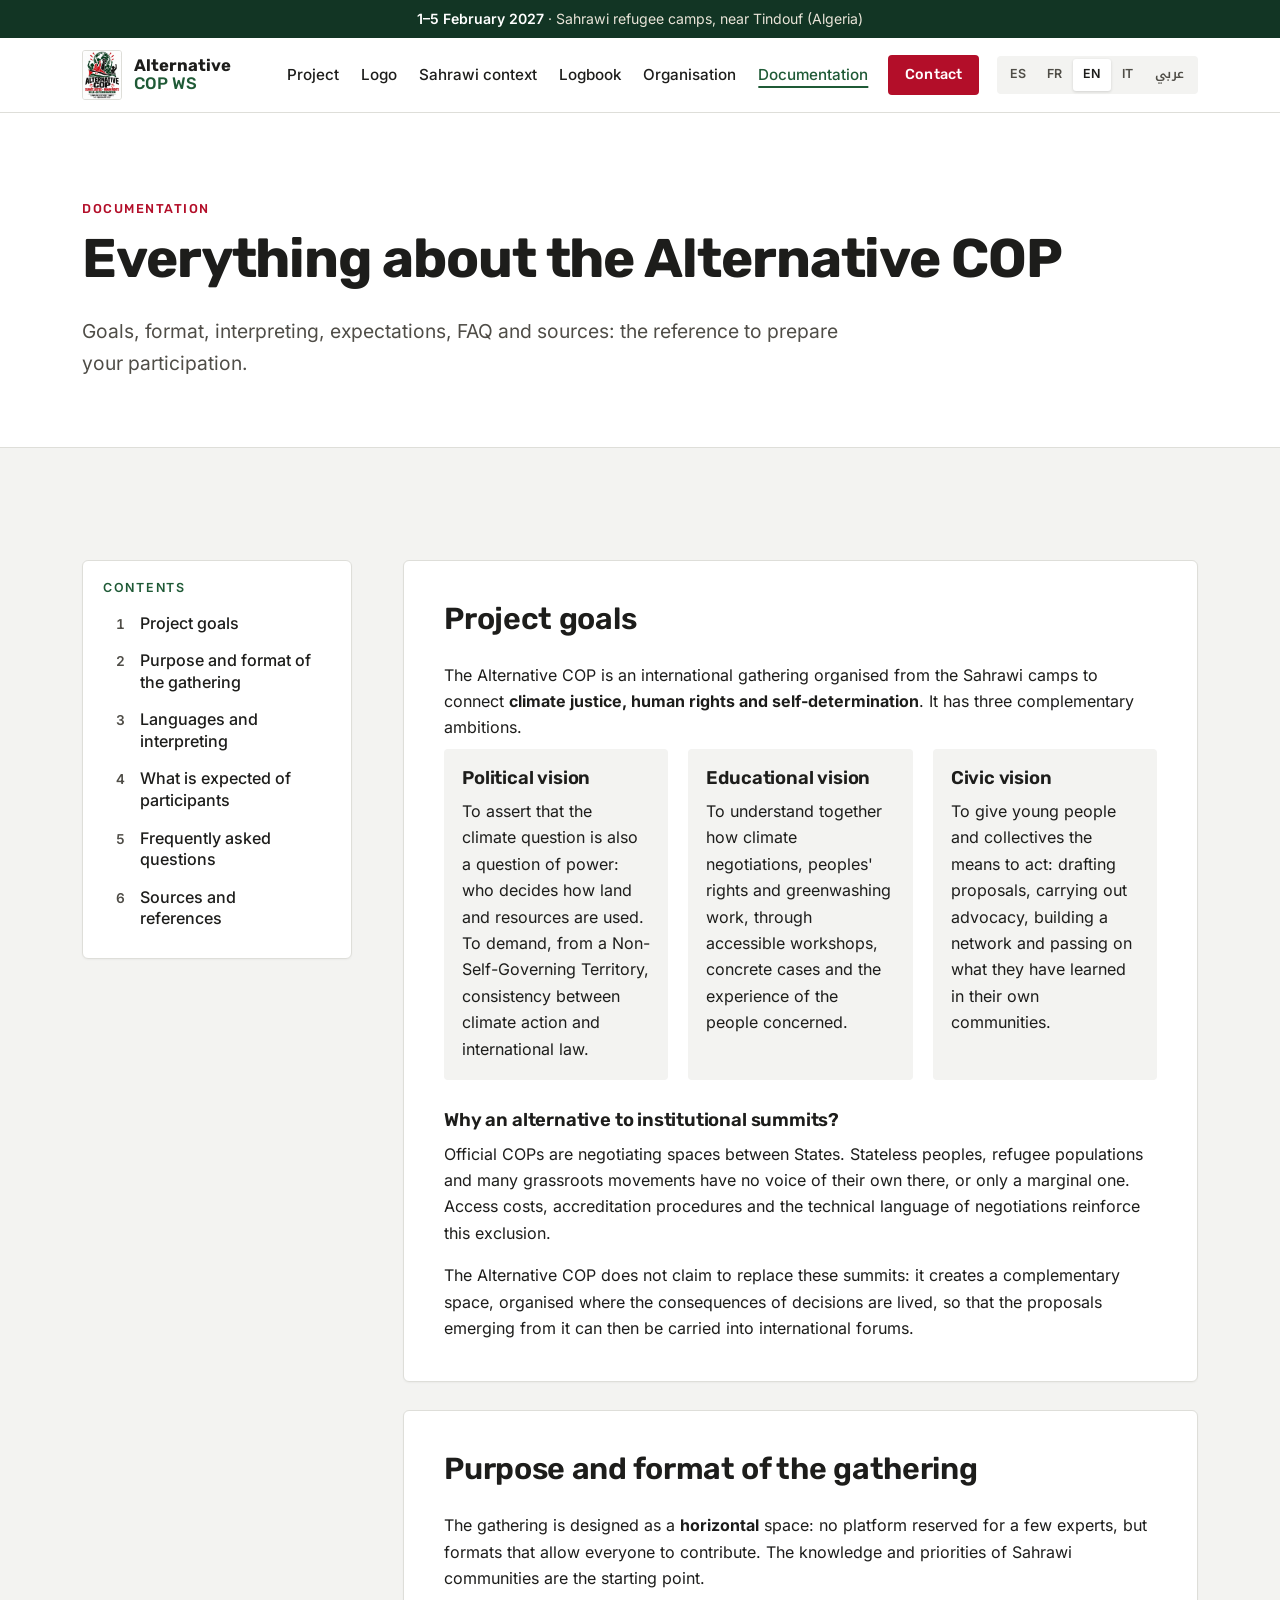
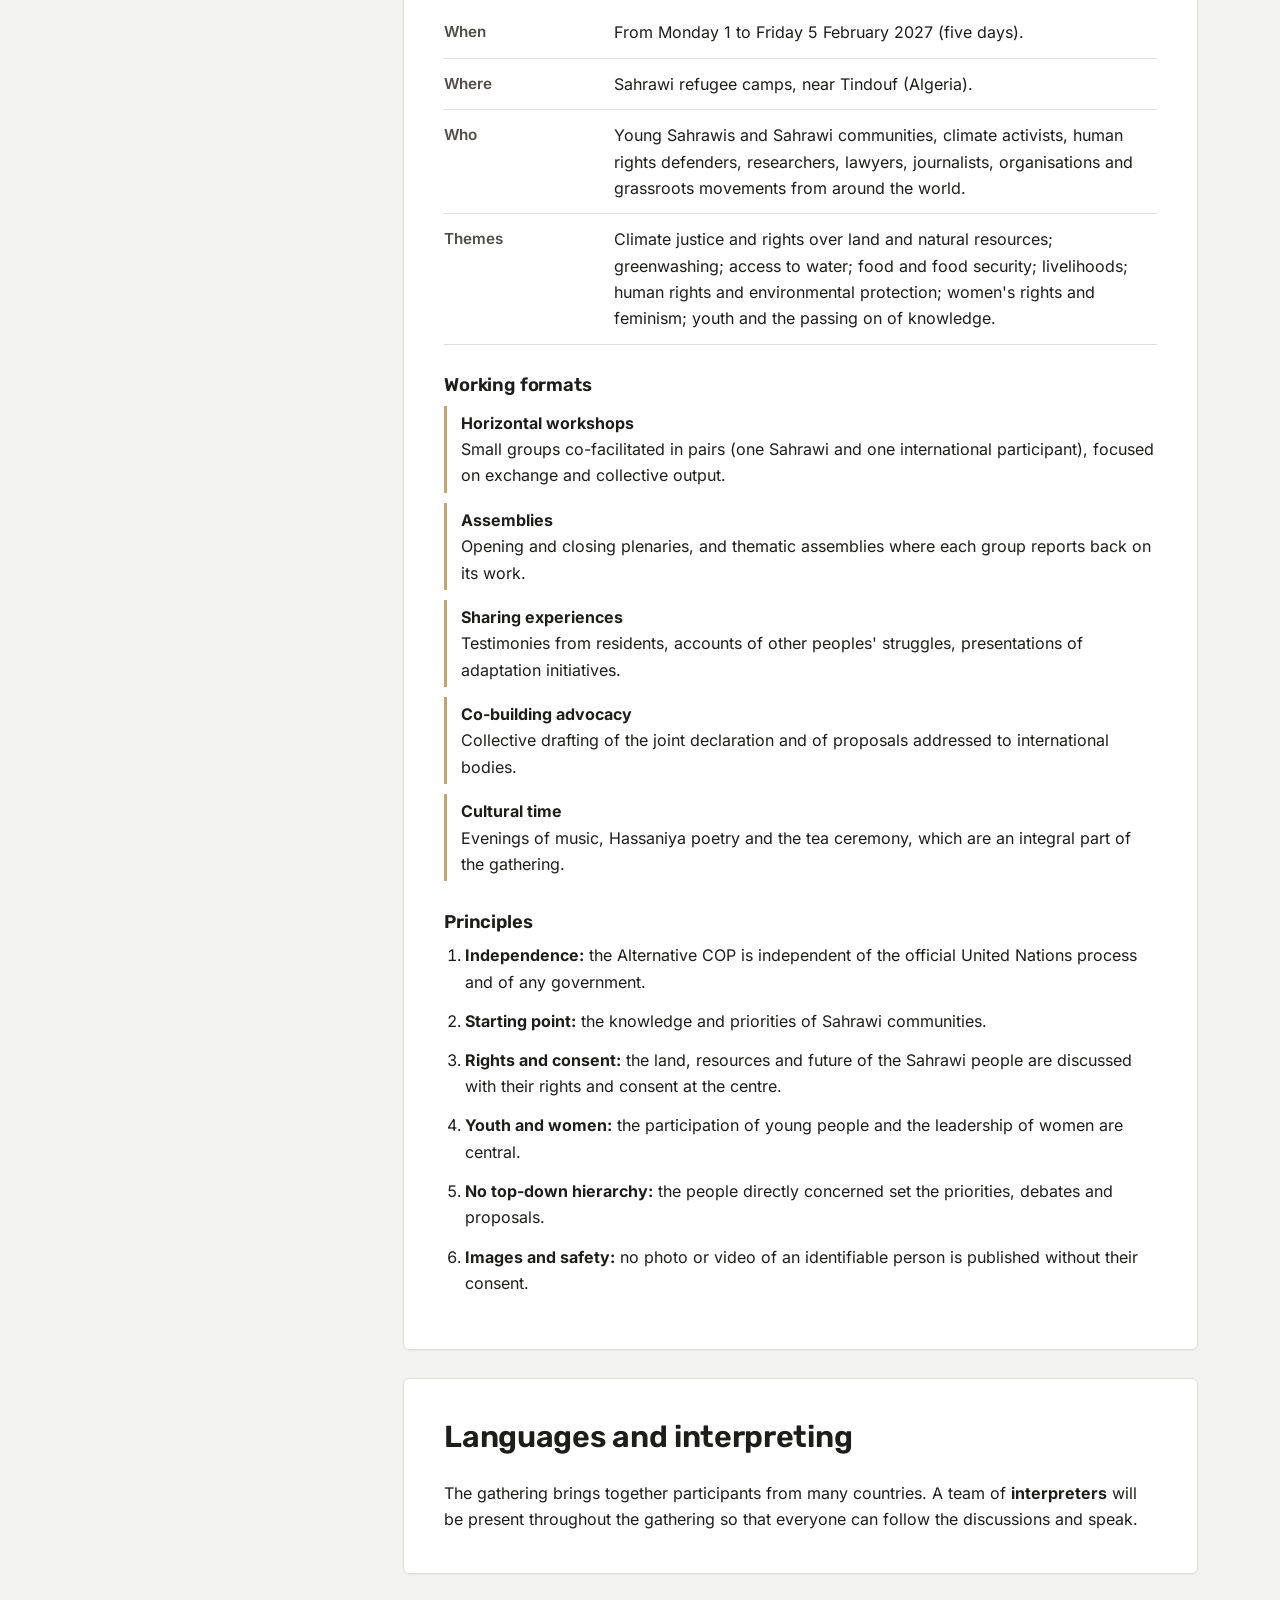
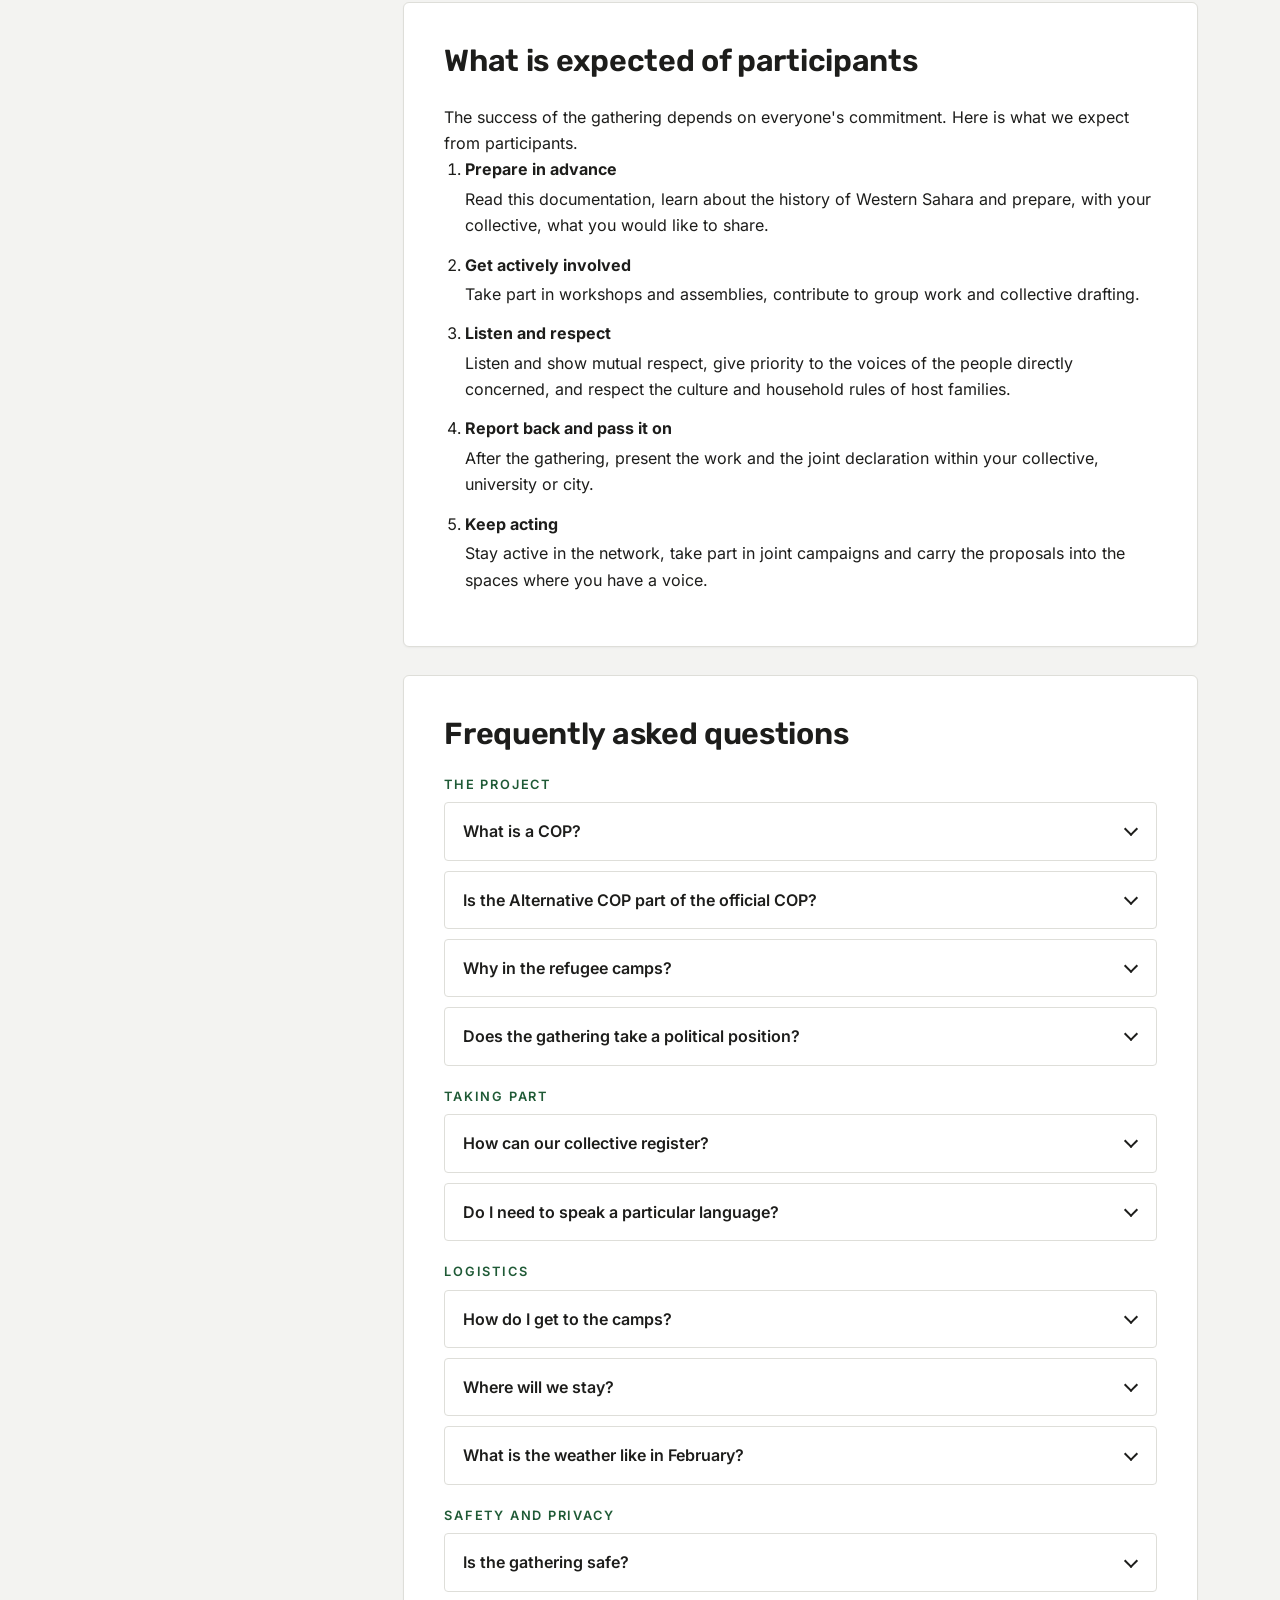
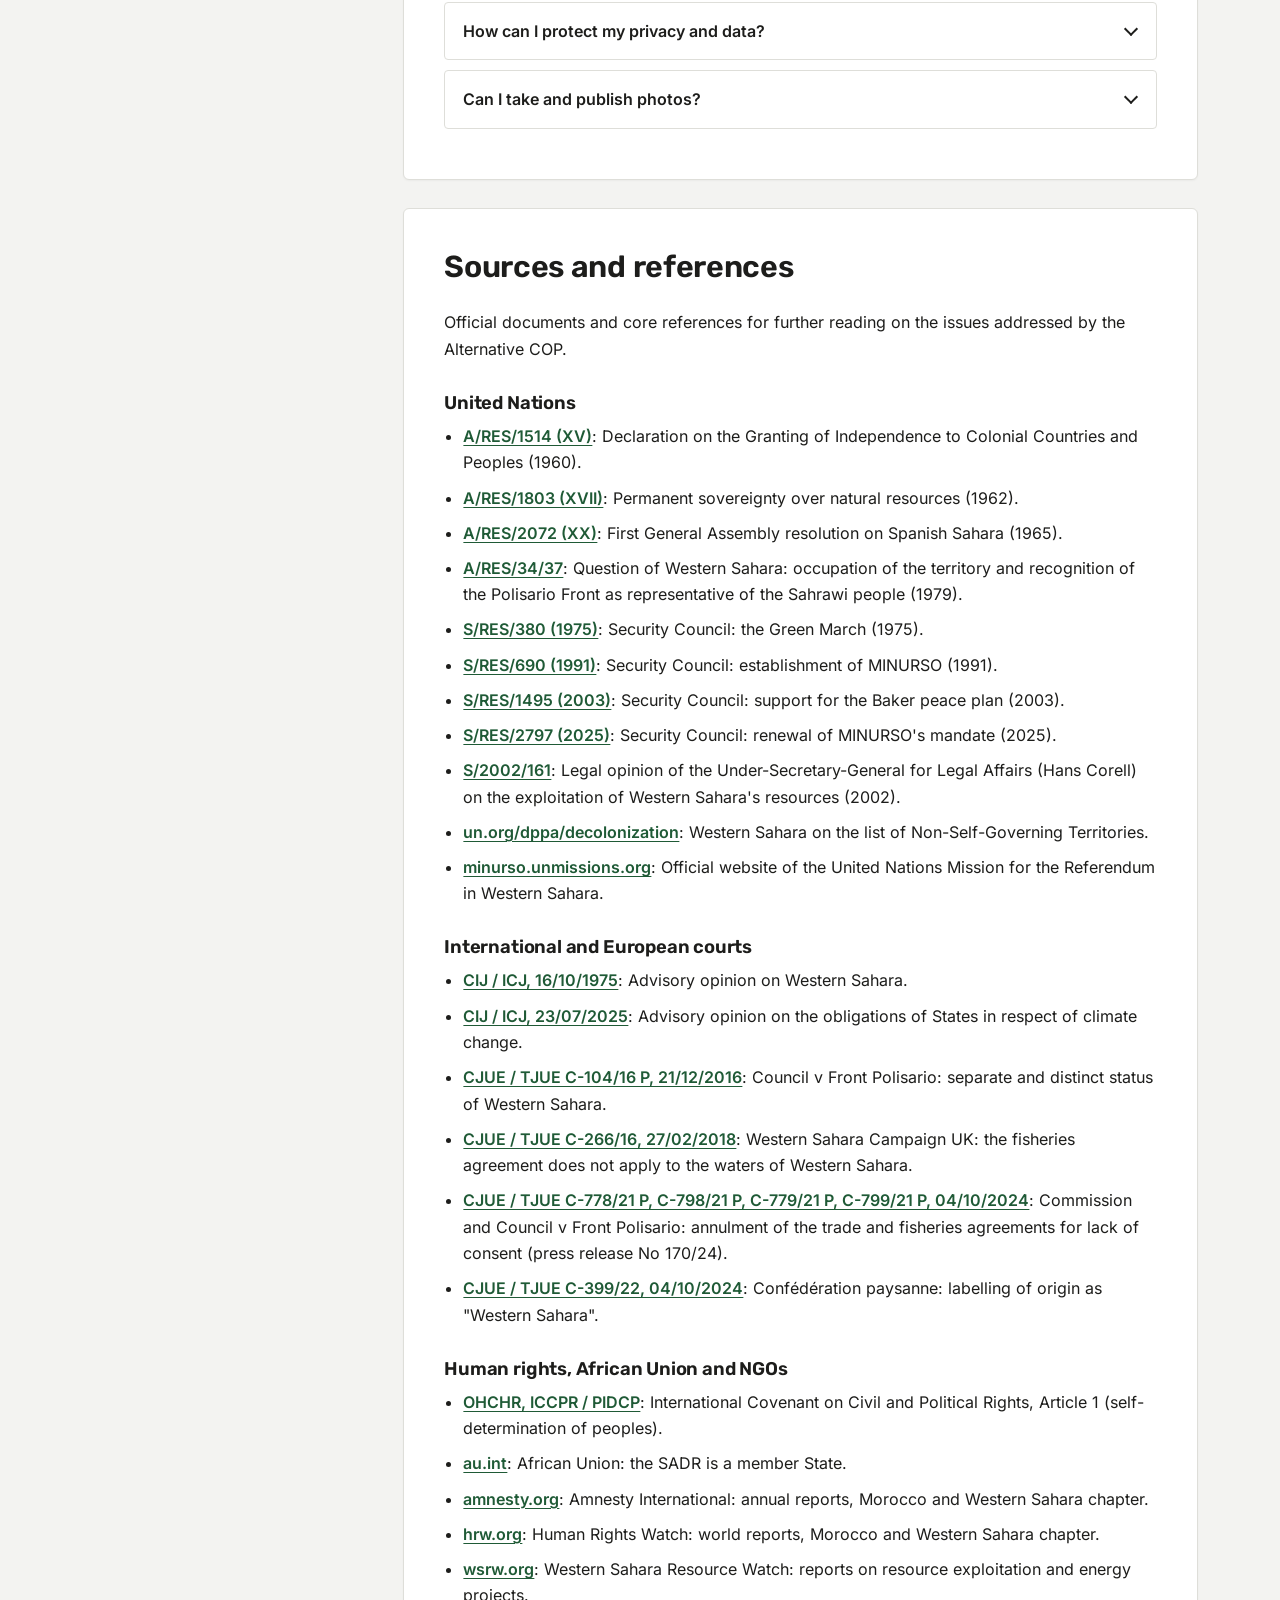
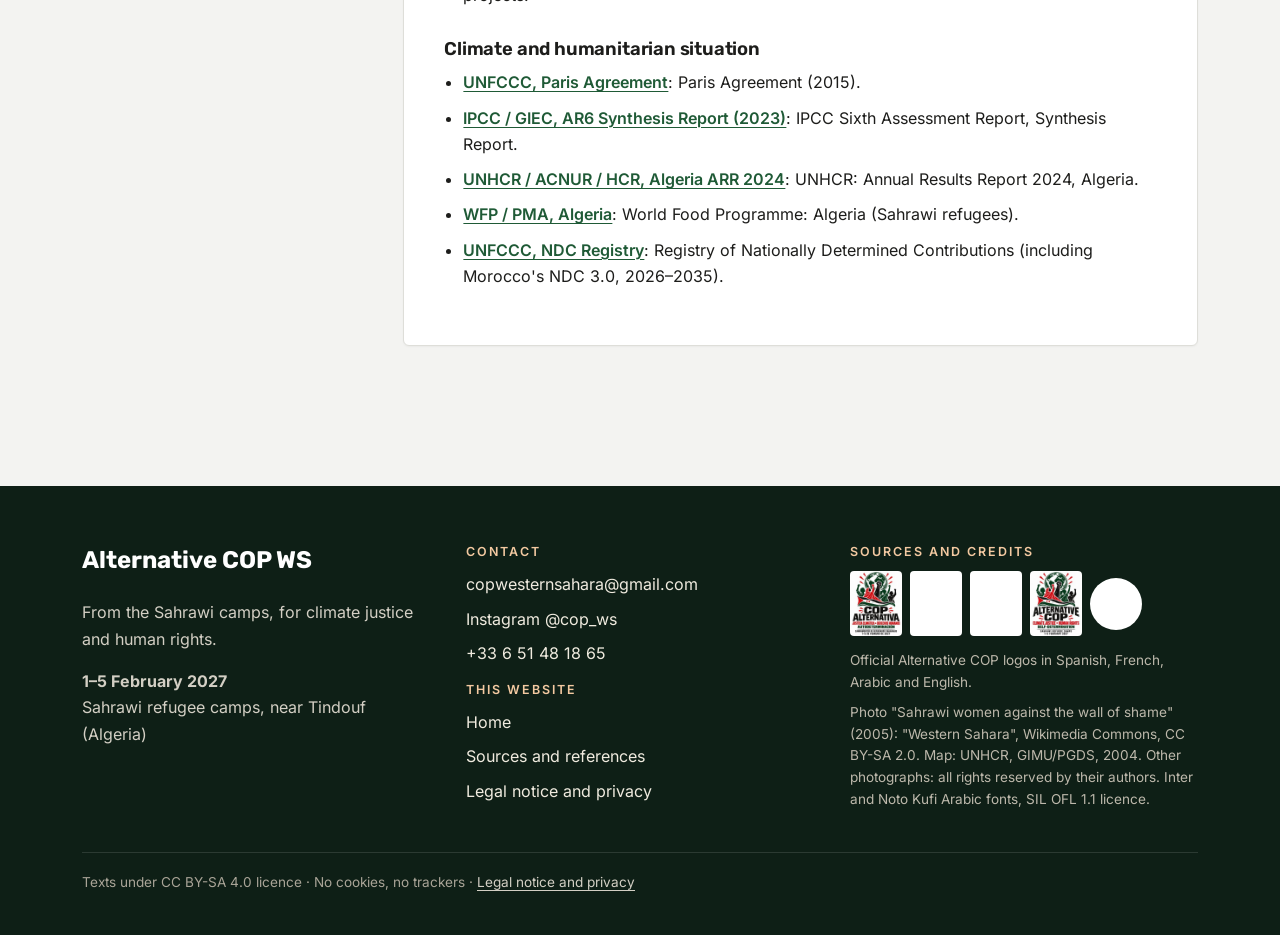
==== commit 007e00cf: "Traduit le nom du site dans les titres d'onglet et le texte par defaut Co-Authored-By: Claude Opus 5" ====
--- a/documentation.html
+++ b/documentation.html
@@ -5,7 +5,7 @@
   <meta name="viewport" content="width=device-width, initial-scale=1">
   <meta http-equiv="Content-Security-Policy" content="default-src 'self'; script-src 'self'; style-src 'self'; img-src 'self'; font-src 'self'; connect-src 'self'; object-src 'none'; base-uri 'none'; form-action 'self'">
   <meta name="referrer" content="no-referrer">
-  <title>Documentación | COP Alternative WS</title>
+  <title>Documentación | COP Alternativa WS</title>
   <meta name="description" content="Documentación de la COP Alternativa: objetivos, formato, idiomas e interpretación, programa, condiciones de participación, preguntas frecuentes y fuentes.">
   <meta name="theme-color" content="#123524">
   <link rel="icon" type="image/png" href="assets/favicon.png">
@@ -23,7 +23,7 @@
     <div class="wrap header-inner">
       <a class="brand" href="index.html#inicio">
         <img id="brand-logo" src="assets/logos/logo-es-sm.jpg" alt="" width="40" height="50">
-        <span class="brand-text" data-i18n="brand">COP<br><span>Alternativa</span></span>
+        <span class="brand-text" data-i18n="brand">COP<br><span>Alternativa WS</span></span>
       </a>
       <nav id="nav-principal" class="main-nav" data-i18n-attr="aria-label:navLabel" aria-label="Navegación principal">
         <ul>
@@ -210,7 +210,7 @@
   <footer class="site-footer">
     <div class="wrap footer-grid">
       <div>
-        <p class="footer-brand" data-i18n="brandPlain">COP Alternativa</p>
+        <p class="footer-brand" data-i18n="brandPlain">COP Alternativa WS</p>
         <p data-i18n="footer.tagline"></p>
         <p><strong data-i18n="dates"></strong><br><span data-i18n="place"></span></p>
       </div>
